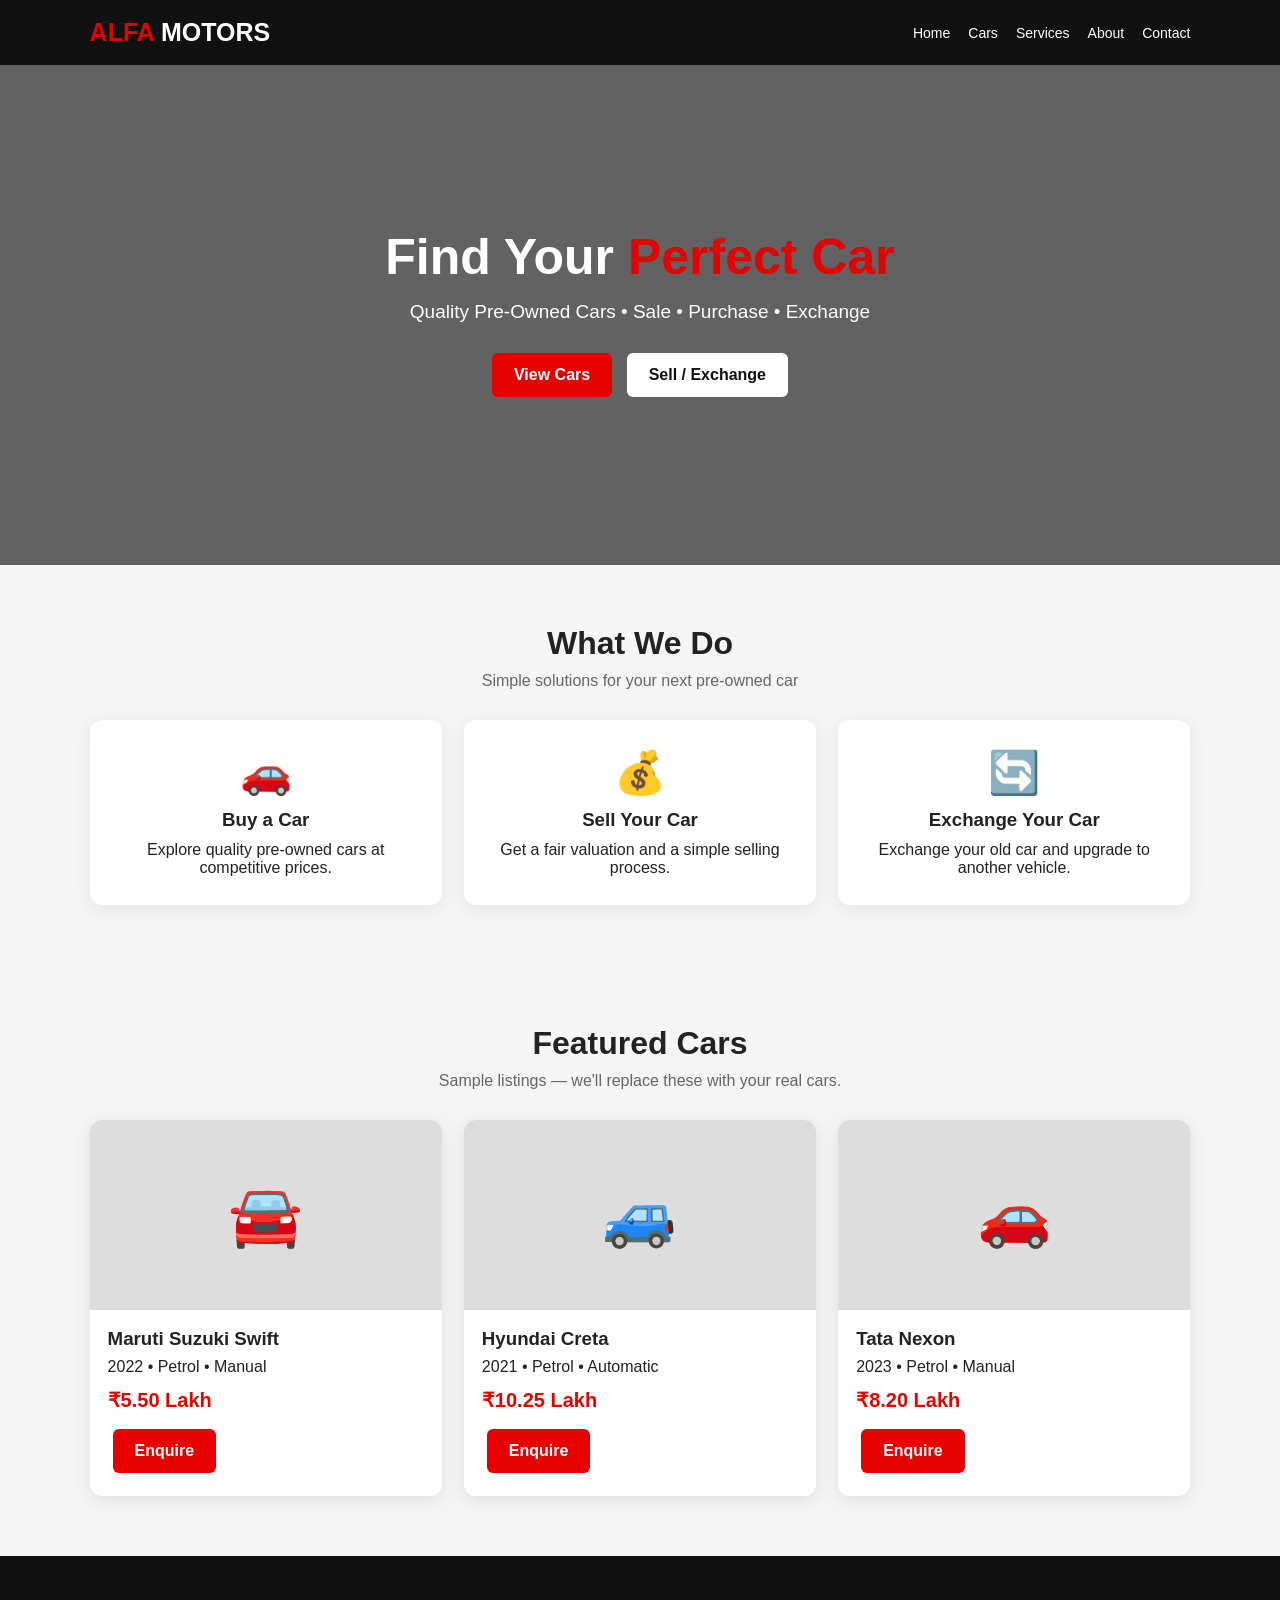
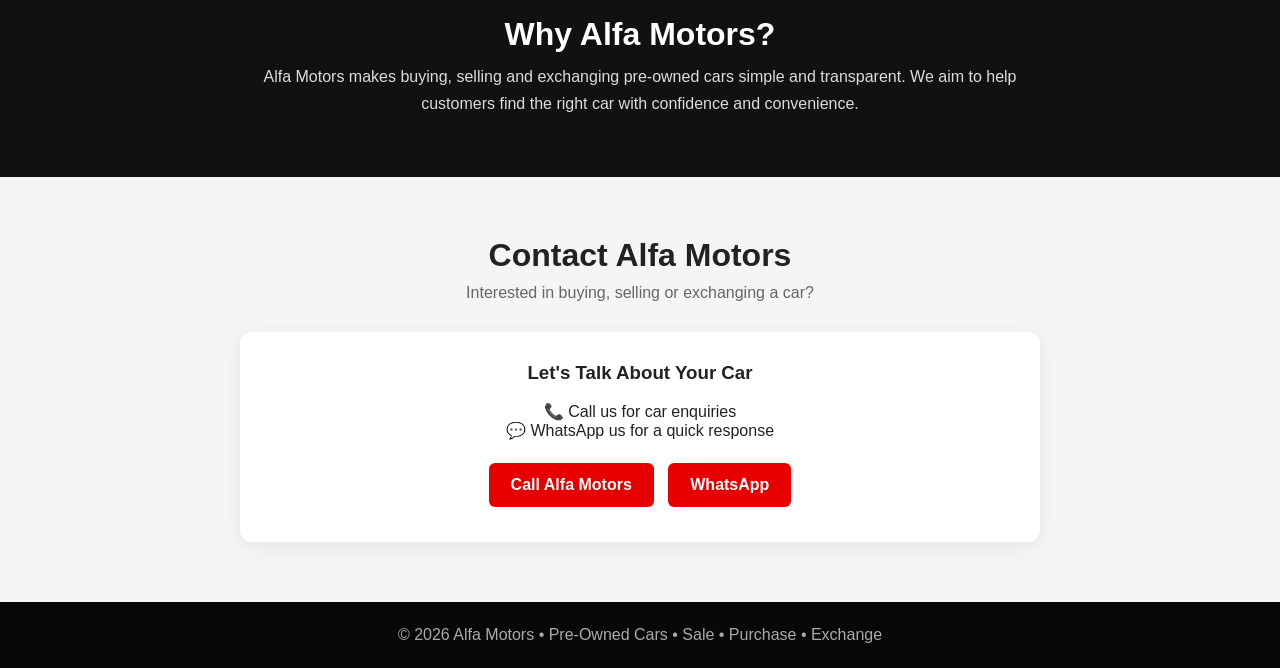
==== index.html @ 0f2e7e12 "Rename alfa-motors-preowned-index.html to index.html" ====
<!DOCTYPE html>
<html lang="en">
<head>
<meta charset="UTF-8">
<meta name="viewport" content="width=device-width, initial-scale=1.0">
<title>Alfa Motors | Pre-Owned Cars</title>
<style>
*{box-sizing:border-box;margin:0;padding:0;font-family:Arial,sans-serif}
body{background:#f5f5f5;color:#222}
header{background:#111;color:#fff;padding:18px 7%;display:flex;justify-content:space-between;align-items:center;position:sticky;top:0;z-index:10}
.logo{font-size:25px;font-weight:800;color:#e60000}.logo span{color:#fff}
nav a{color:#fff;text-decoration:none;margin-left:18px;font-size:14px}
.hero{min-height:500px;background:linear-gradient(#0009,#0009),url("images/hero.jpg") center/cover;display:flex;align-items:center;justify-content:center;text-align:center;color:#fff;padding:30px}
.hero h1{font-size:50px;margin-bottom:15px}.hero h1 span{color:#e60000}.hero p{font-size:19px;margin-bottom:25px}
.btn{display:inline-block;background:#e60000;color:#fff;padding:13px 22px;border-radius:6px;text-decoration:none;font-weight:bold;margin:5px}
.btn.light{background:#fff;color:#111}
section{padding:60px 7%}.title{text-align:center;font-size:32px;margin-bottom:10px}.sub{text-align:center;color:#666;margin-bottom:30px}
.services,.cars{display:grid;grid-template-columns:repeat(3,1fr);gap:22px}
.card{background:#fff;padding:28px;border-radius:12px;text-align:center;box-shadow:0 4px 18px #00000012}
.icon{font-size:42px;margin-bottom:12px}.card h3{margin-bottom:10px}
.car{background:#fff;border-radius:12px;overflow:hidden;box-shadow:0 4px 18px #00000018}
.car-img{height:190px;background:#ddd;display:flex;align-items:center;justify-content:center;font-size:60px}
.car-info{padding:18px}.car-info h3{margin-bottom:8px}.price{font-size:20px;color:#e60000;font-weight:bold;margin:12px 0}
.about{background:#111;color:#fff;text-align:center}.about p{max-width:800px;margin:auto;line-height:1.7;color:#ddd}
.contact{background:#fff;max-width:800px;margin:auto;padding:30px;border-radius:12px;text-align:center;box-shadow:0 4px 18px #00000012}
footer{background:#080808;color:#aaa;text-align:center;padding:24px}
@media(max-width:800px){nav{display:none}.hero h1{font-size:36px}.services,.cars{grid-template-columns:1fr}}
</style>
</head>
<body>
<header>
<div class="logo">ALFA <span>MOTORS</span></div>
<nav>
<a href="#home">Home</a><a href="#cars">Cars</a><a href="#services">Services</a><a href="#about">About</a><a href="#contact">Contact</a>
</nav>
</header>

<section class="hero" id="home">
<div>
<h1>Find Your <span>Perfect Car</span></h1>
<p>Quality Pre-Owned Cars • Sale • Purchase • Exchange</p>
<a href="#cars" class="btn">View Cars</a>
<a href="#contact" class="btn light">Sell / Exchange</a>
</div>
</section>

<section id="services">
<h2 class="title">What We Do</h2>
<p class="sub">Simple solutions for your next pre-owned car</p>
<div class="services">
<div class="card"><div class="icon">🚗</div><h3>Buy a Car</h3><p>Explore quality pre-owned cars at competitive prices.</p></div>
<div class="card"><div class="icon">💰</div><h3>Sell Your Car</h3><p>Get a fair valuation and a simple selling process.</p></div>
<div class="card"><div class="icon">🔄</div><h3>Exchange Your Car</h3><p>Exchange your old car and upgrade to another vehicle.</p></div>
</div>
</section>

<section id="cars">
<h2 class="title">Featured Cars</h2>
<p class="sub">Sample listings — we'll replace these with your real cars.</p>
<div class="cars">
<div class="car"><div class="car-img">🚘</div><div class="car-info"><h3>Maruti Suzuki Swift</h3><p>2022 • Petrol • Manual</p><div class="price">₹5.50 Lakh</div><a href="#contact" class="btn">Enquire</a></div></div>
<div class="car"><div class="car-img">🚙</div><div class="car-info"><h3>Hyundai Creta</h3><p>2021 • Petrol • Automatic</p><div class="price">₹10.25 Lakh</div><a href="#contact" class="btn">Enquire</a></div></div>
<div class="car"><div class="car-img">🚗</div><div class="car-info"><h3>Tata Nexon</h3><p>2023 • Petrol • Manual</p><div class="price">₹8.20 Lakh</div><a href="#contact" class="btn">Enquire</a></div></div>
</div>
</section>

<section class="about" id="about">
<h2 class="title">Why Alfa Motors?</h2>
<p>Alfa Motors makes buying, selling and exchanging pre-owned cars simple and transparent. We aim to help customers find the right car with confidence and convenience.</p>
</section>

<section id="contact">
<h2 class="title">Contact Alfa Motors</h2>
<p class="sub">Interested in buying, selling or exchanging a car?</p>
<div class="contact">
<h3>Let's Talk About Your Car</h3><br>
<p>📞 Call us for car enquiries</p><p>💬 WhatsApp us for a quick response</p><br>
<a href="tel:+919235702436" class="btn">Call Alfa Motors</a>
<a href="https://wa.me/919235702436" class="btn">WhatsApp</a>
</div>
</section>

<footer>© 2026 Alfa Motors • Pre-Owned Cars • Sale • Purchase • Exchange</footer>
</body>
</html>
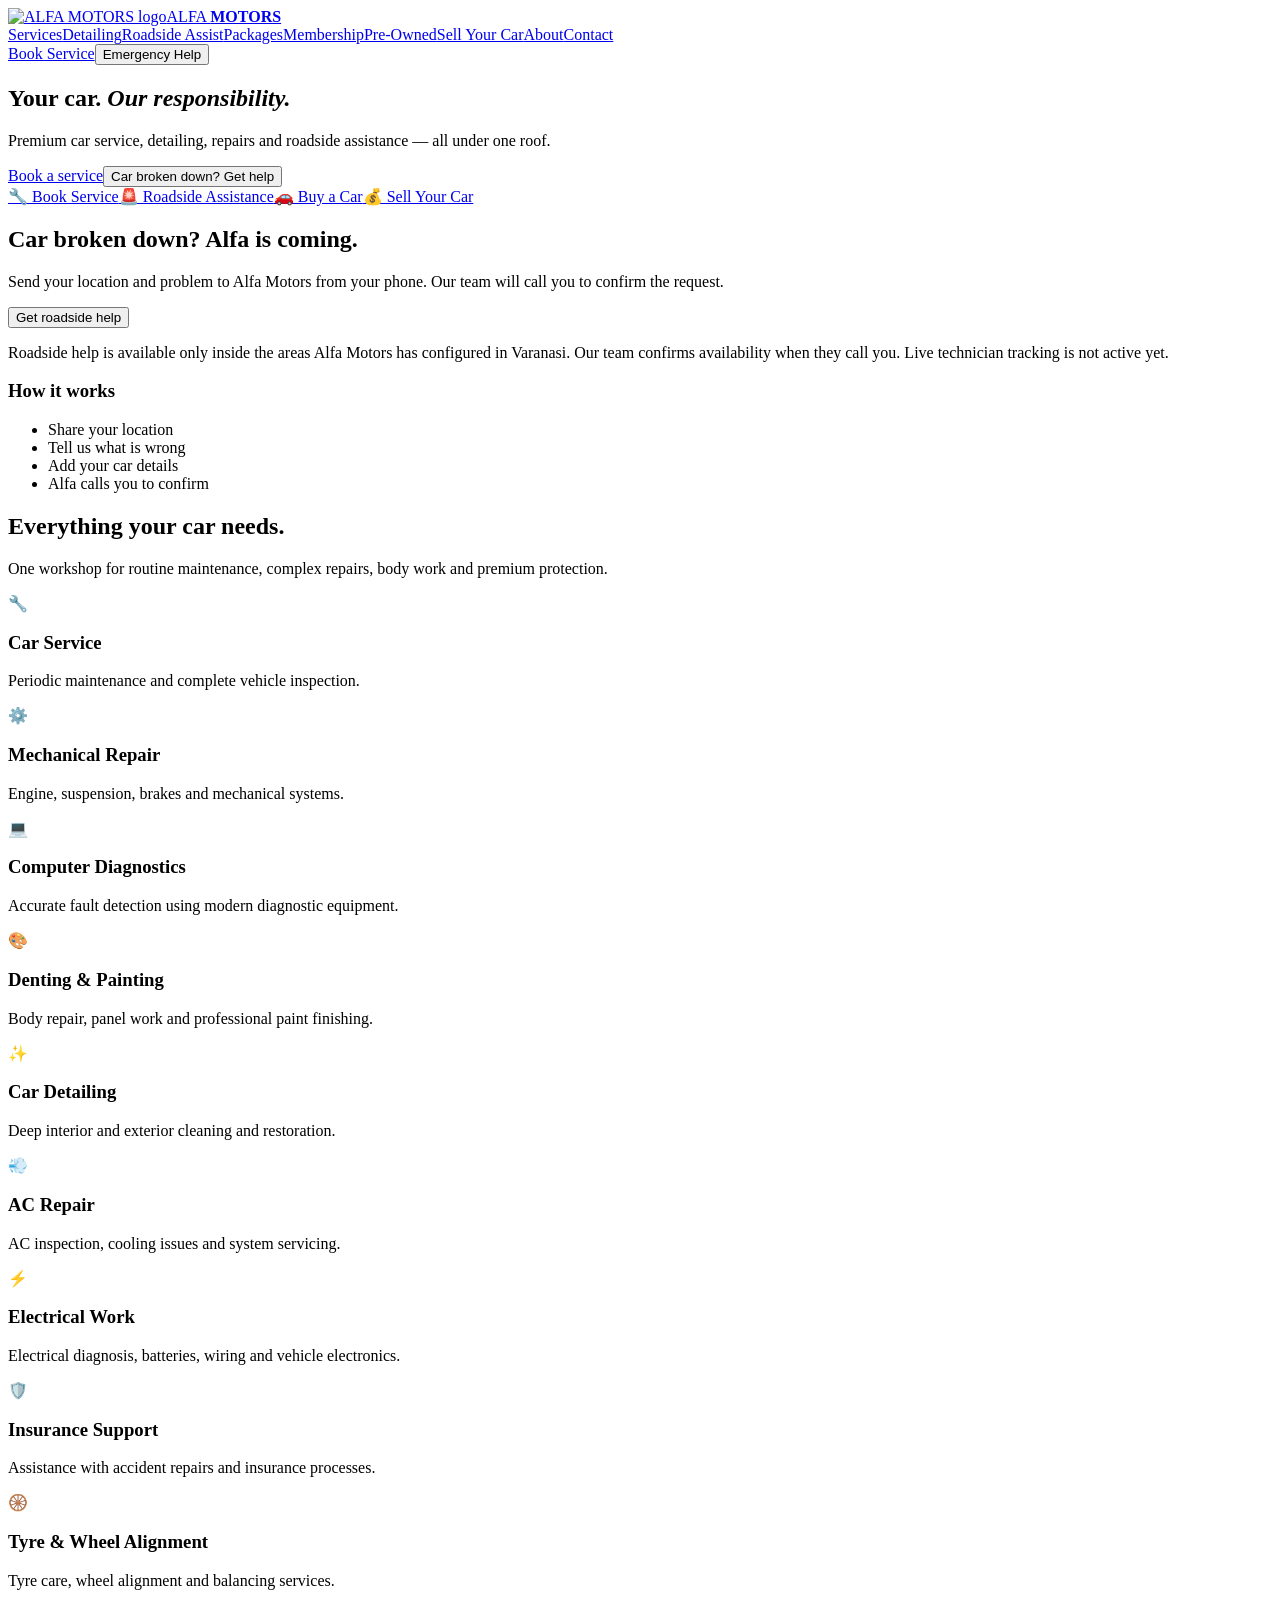
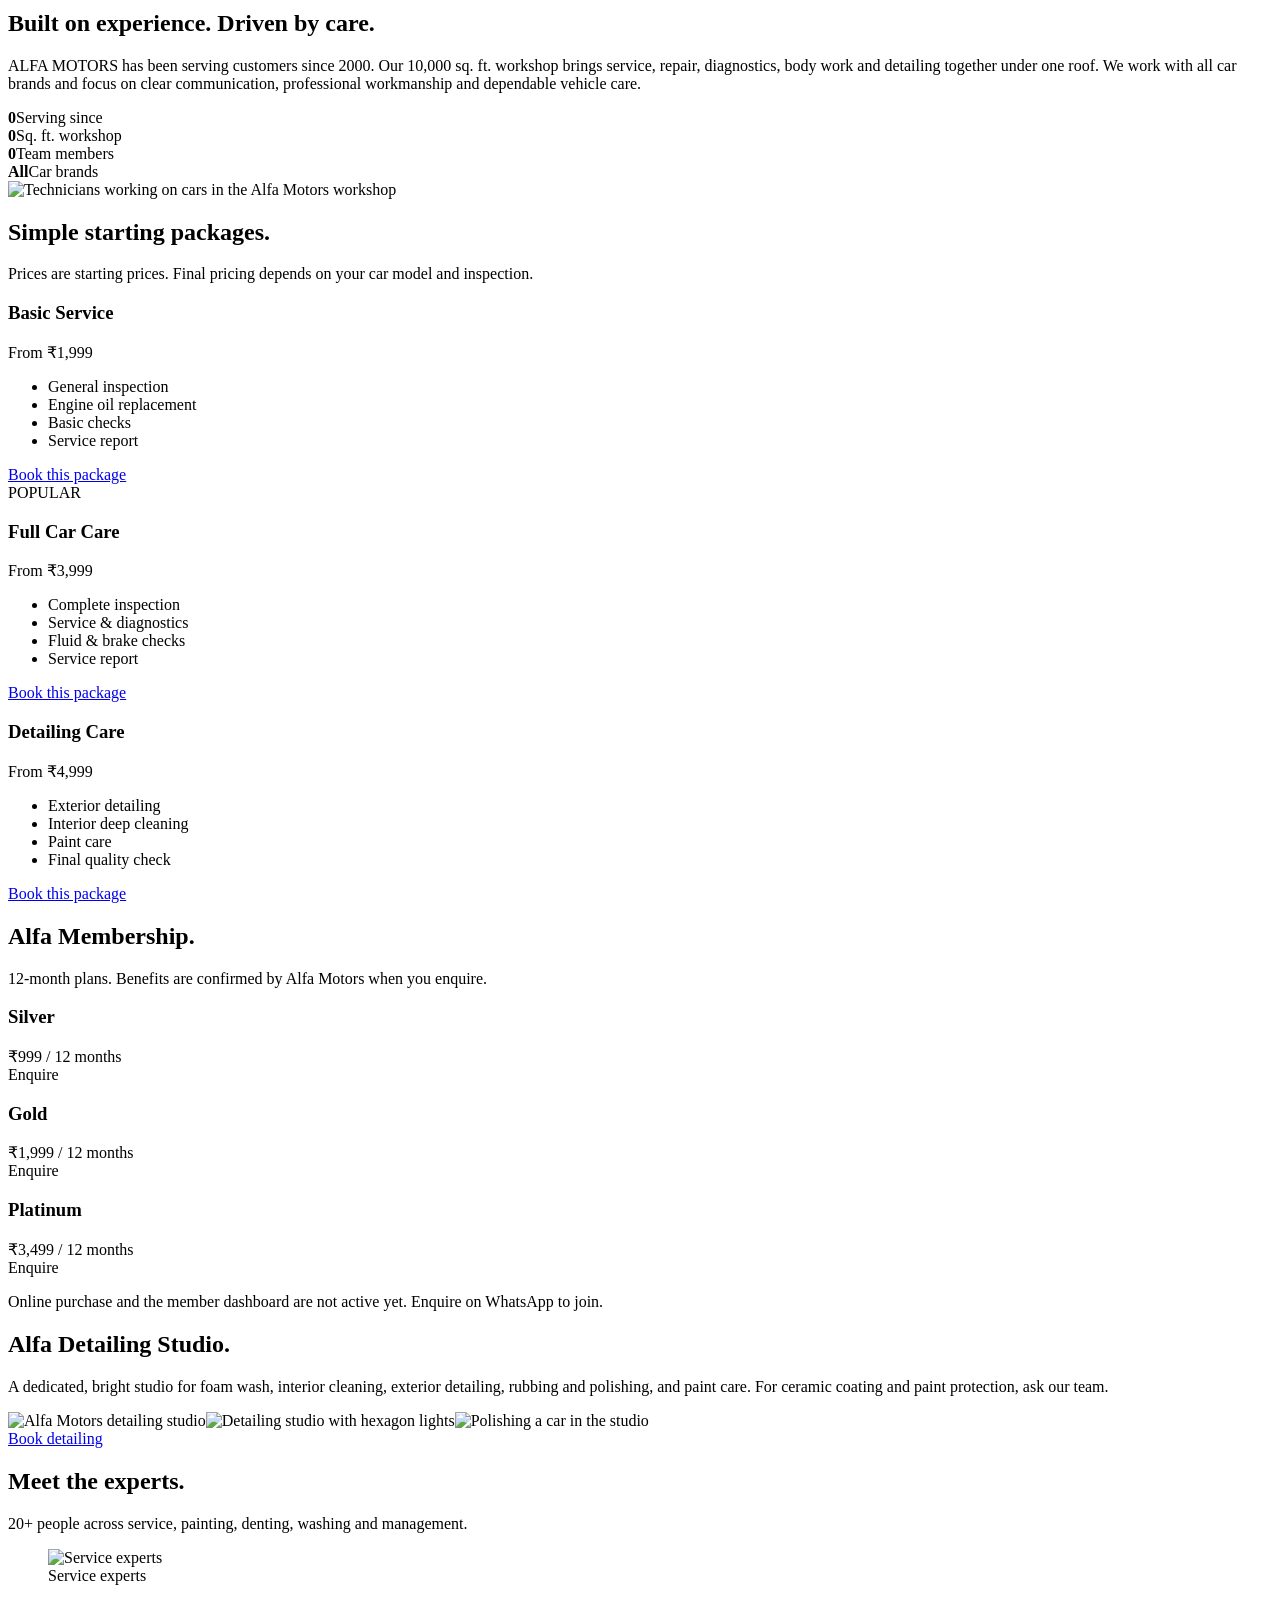
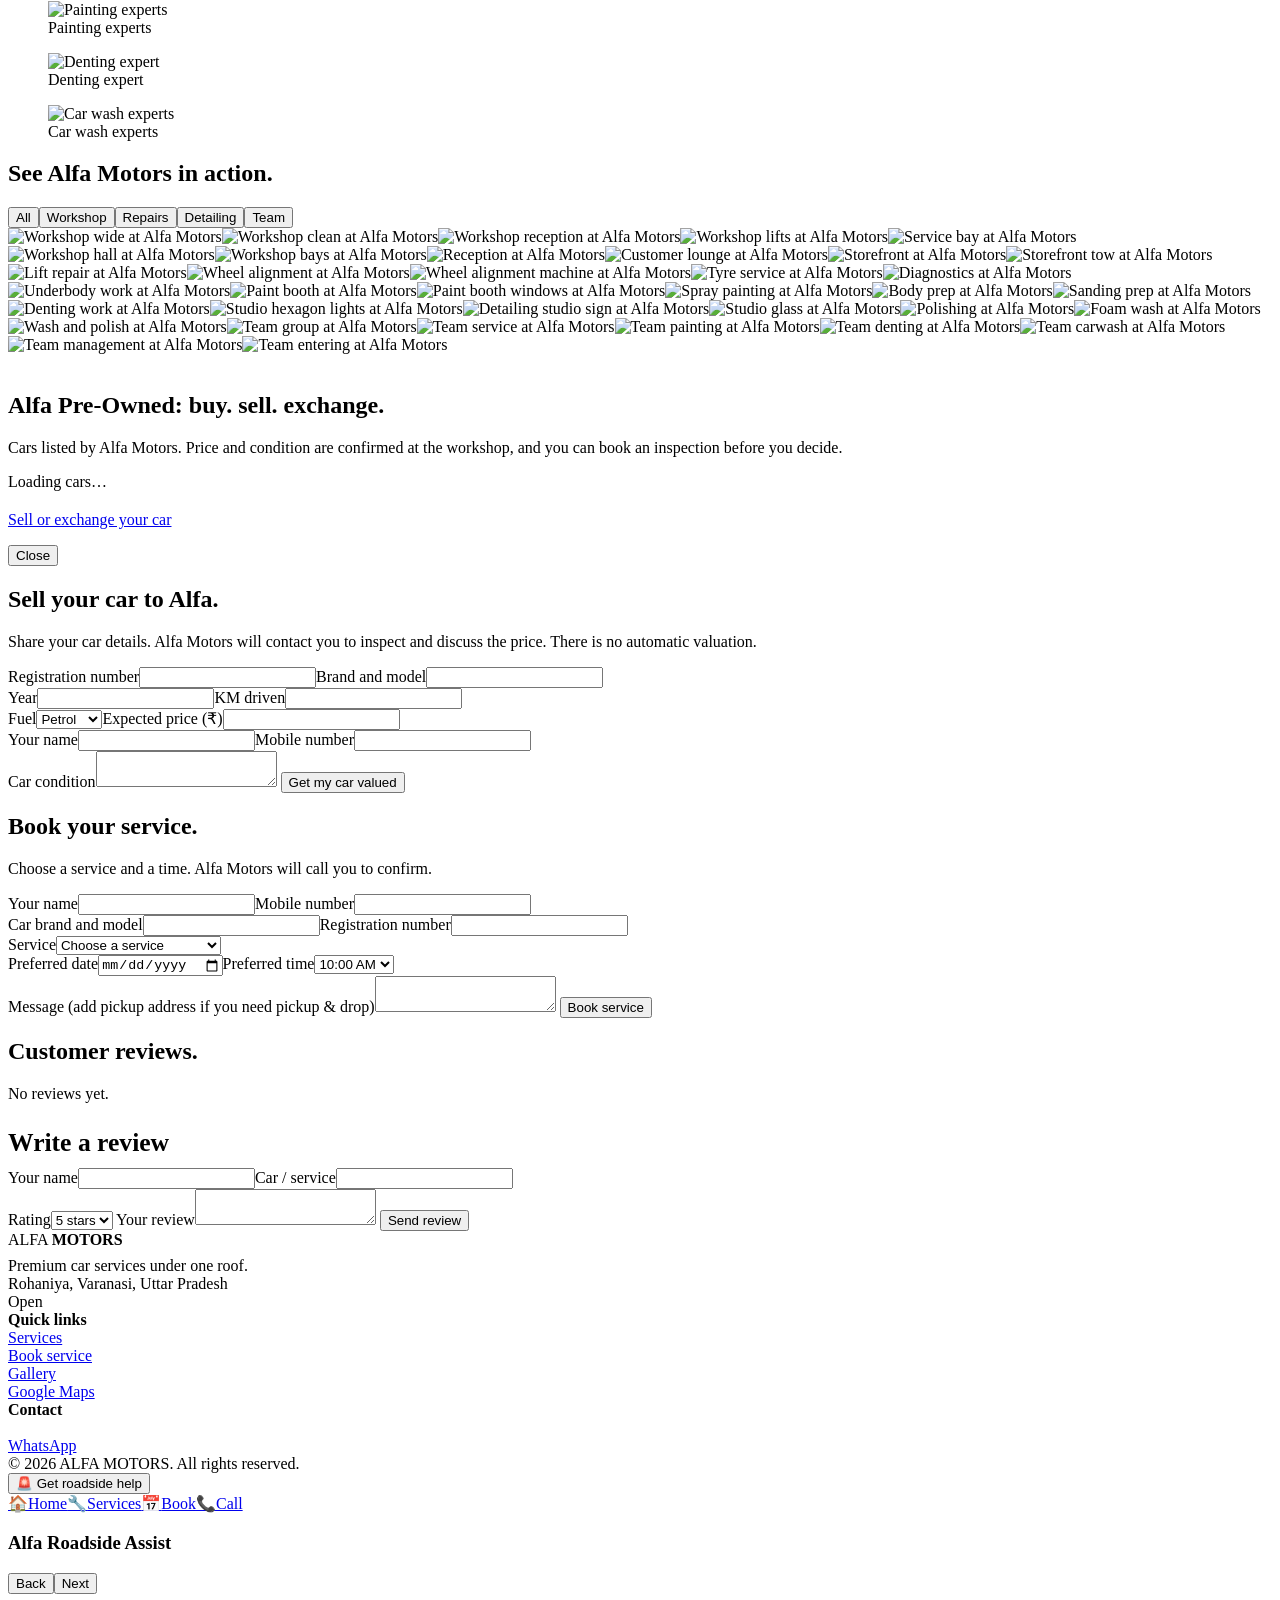
==== commit d3192b2a: "Add files via upload" ====
--- a/index.html
+++ b/index.html
@@ -1,85 +1,181 @@
 <!DOCTYPE html>
 <html lang="en">
 <head>
-<meta charset="UTF-8">
-<meta name="viewport" content="width=device-width, initial-scale=1.0">
-<title>Alfa Motors | Pre-Owned Cars</title>
-<style>
-*{box-sizing:border-box;margin:0;padding:0;font-family:Arial,sans-serif}
-body{background:#f5f5f5;color:#222}
-header{background:#111;color:#fff;padding:18px 7%;display:flex;justify-content:space-between;align-items:center;position:sticky;top:0;z-index:10}
-.logo{font-size:25px;font-weight:800;color:#e60000}.logo span{color:#fff}
-nav a{color:#fff;text-decoration:none;margin-left:18px;font-size:14px}
-.hero{min-height:500px;background:linear-gradient(#0009,#0009),url("images/hero.jpg") center/cover;display:flex;align-items:center;justify-content:center;text-align:center;color:#fff;padding:30px}
-.hero h1{font-size:50px;margin-bottom:15px}.hero h1 span{color:#e60000}.hero p{font-size:19px;margin-bottom:25px}
-.btn{display:inline-block;background:#e60000;color:#fff;padding:13px 22px;border-radius:6px;text-decoration:none;font-weight:bold;margin:5px}
-.btn.light{background:#fff;color:#111}
-section{padding:60px 7%}.title{text-align:center;font-size:32px;margin-bottom:10px}.sub{text-align:center;color:#666;margin-bottom:30px}
-.services,.cars{display:grid;grid-template-columns:repeat(3,1fr);gap:22px}
-.card{background:#fff;padding:28px;border-radius:12px;text-align:center;box-shadow:0 4px 18px #00000012}
-.icon{font-size:42px;margin-bottom:12px}.card h3{margin-bottom:10px}
-.car{background:#fff;border-radius:12px;overflow:hidden;box-shadow:0 4px 18px #00000018}
-.car-img{height:190px;background:#ddd;display:flex;align-items:center;justify-content:center;font-size:60px}
-.car-info{padding:18px}.car-info h3{margin-bottom:8px}.price{font-size:20px;color:#e60000;font-weight:bold;margin:12px 0}
-.about{background:#111;color:#fff;text-align:center}.about p{max-width:800px;margin:auto;line-height:1.7;color:#ddd}
-.contact{background:#fff;max-width:800px;margin:auto;padding:30px;border-radius:12px;text-align:center;box-shadow:0 4px 18px #00000012}
-footer{background:#080808;color:#aaa;text-align:center;padding:24px}
-@media(max-width:800px){nav{display:none}.hero h1{font-size:36px}.services,.cars{grid-template-columns:1fr}}
-</style>
+<meta charset="utf-8">
+<meta name="viewport" content="width=device-width, initial-scale=1, viewport-fit=cover">
+<title>ALFA MOTORS | Car Service, Repair &amp; Detailing in Varanasi</title>
+<meta name="description" content="ALFA MOTORS, Rohaniya Varanasi: car service, repair, diagnostics, denting &amp; painting, detailing, insurance support and roadside help for all car brands.">
+<meta name="theme-color" content="#0a0a0b">
+<link rel="canonical" href="https://alfamotorscare.shop/">
+<link rel="preconnect" href="https://fonts.googleapis.com"><link rel="preconnect" href="https://fonts.gstatic.com" crossorigin>
+<link href="https://fonts.googleapis.com/css2?family=Big+Shoulders+Display:wght@700;800;900&family=Figtree:wght@400;600;700&display=swap" rel="stylesheet">
+<link rel="stylesheet" href="style.css">
+<script type="application/ld+json">
+{"@context":"https://schema.org","@type":"AutoRepair","name":"ALFA MOTORS | Detailing & Car Care","url":"https://alfamotorscare.shop/","telephone":"+919235702436","email":"jsalfamotors@gmail.com","foundingDate":"2000","address":{"@type":"PostalAddress","addressLocality":"Rohaniya, Varanasi","addressRegion":"Uttar Pradesh","addressCountry":"IN"},"openingHours":"Mo-Su 09:30-19:00"}
+</script>
 </head>
 <body>
-<header>
-<div class="logo">ALFA <span>MOTORS</span></div>
-<nav>
-<a href="#home">Home</a><a href="#cars">Cars</a><a href="#services">Services</a><a href="#about">About</a><a href="#contact">Contact</a>
-</nav>
-</header>
+<header><div class="wrap bar">
+  <a class="brand" href="#top"><img src="1000007970.jpg" alt="ALFA MOTORS logo">ALFA <b>MOTORS</b></a>
+  <nav class="d" aria-label="Main"><a href="#services">Services</a><a href="#detailing">Detailing</a><a href="#roadside">Roadside Assist</a><a href="#packages">Packages</a><a href="#membership">Membership</a><a href="#preowned">Pre-Owned</a><a href="#sell">Sell Your Car</a><a href="#about">About</a><a href="#contact">Contact</a></nav>
+  <div class="hbtns"><a class="btn" href="#booking">Book Service</a><button class="btn red" data-sos>Emergency Help</button></div>
+</div></header>
 
-<section class="hero" id="home">
-<div>
-<h1>Find Your <span>Perfect Car</span></h1>
-<p>Quality Pre-Owned Cars • Sale • Purchase • Exchange</p>
-<a href="#cars" class="btn">View Cars</a>
-<a href="#contact" class="btn light">Sell / Exchange</a>
-</div>
-</section>
+<main id="top">
+<section class="hero"><div class="bg" role="img" aria-label="ALFA MOTORS workshop"></div>
+<div class="wrap">
+  <h1>Your car. <em>Our responsibility.</em></h1>
+  <p>Premium car service, detailing, repairs and roadside assistance — all under one roof.</p>
+  <div class="cta"><a class="btn red" href="#booking">Book a service</a><button class="btn" data-sos>Car broken down? Get help</button></div>
+  <div class="quick"><a href="#booking">🔧 Book Service</a><a href="#roadside">🚨 Roadside Assistance</a><a href="#preowned">🚗 Buy a Car</a><a href="#sell">💰 Sell Your Car</a></div>
+</div><div class="scroll" aria-hidden="true"></div></section>
 
-<section id="services">
-<h2 class="title">What We Do</h2>
-<p class="sub">Simple solutions for your next pre-owned car</p>
-<div class="services">
-<div class="card"><div class="icon">🚗</div><h3>Buy a Car</h3><p>Explore quality pre-owned cars at competitive prices.</p></div>
-<div class="card"><div class="icon">💰</div><h3>Sell Your Car</h3><p>Get a fair valuation and a simple selling process.</p></div>
-<div class="card"><div class="icon">🔄</div><h3>Exchange Your Car</h3><p>Exchange your old car and upgrade to another vehicle.</p></div>
-</div>
-</section>
+<section class="assist" id="roadside"><div class="wrap grid">
+  <div class="reveal"><h2>Car broken down? Alfa is coming.</h2>
+  <p class="lead">Send your location and problem to Alfa Motors from your phone. Our team will call you to confirm the request.</p>
+  <button class="btn red" data-sos>Get roadside help</button>
+  <p class="note">Roadside help is available only inside the areas Alfa Motors has configured in Varanasi. Our team confirms availability when they call you. Live technician tracking is not active yet.</p></div>
+  <div class="card reveal"><h3>How it works</h3><ul><li>Share your location</li><li>Tell us what is wrong</li><li>Add your car details</li><li>Alfa calls you to confirm</li></ul></div>
+</div></section>
 
-<section id="cars">
-<h2 class="title">Featured Cars</h2>
-<p class="sub">Sample listings — we'll replace these with your real cars.</p>
-<div class="cars">
-<div class="car"><div class="car-img">🚘</div><div class="car-info"><h3>Maruti Suzuki Swift</h3><p>2022 • Petrol • Manual</p><div class="price">₹5.50 Lakh</div><a href="#contact" class="btn">Enquire</a></div></div>
-<div class="car"><div class="car-img">🚙</div><div class="car-info"><h3>Hyundai Creta</h3><p>2021 • Petrol • Automatic</p><div class="price">₹10.25 Lakh</div><a href="#contact" class="btn">Enquire</a></div></div>
-<div class="car"><div class="car-img">🚗</div><div class="car-info"><h3>Tata Nexon</h3><p>2023 • Petrol • Manual</p><div class="price">₹8.20 Lakh</div><a href="#contact" class="btn">Enquire</a></div></div>
-</div>
-</section>
+<section id="services"><div class="wrap">
+  <h2 class="reveal">Everything your car needs.</h2>
+  <p class="lead reveal">One workshop for routine maintenance, complex repairs, body work and premium protection.</p>
+  <div class="cards">
+    <div class="card reveal"><div class="ic">🔧</div><h3>Car Service</h3><p>Periodic maintenance and complete vehicle inspection.</p></div>
+    <div class="card reveal"><div class="ic">⚙️</div><h3>Mechanical Repair</h3><p>Engine, suspension, brakes and mechanical systems.</p></div>
+    <div class="card reveal"><div class="ic">💻</div><h3>Computer Diagnostics</h3><p>Accurate fault detection using modern diagnostic equipment.</p></div>
+    <div class="card reveal"><div class="ic">🎨</div><h3>Denting &amp; Painting</h3><p>Body repair, panel work and professional paint finishing.</p></div>
+    <div class="card reveal"><div class="ic">✨</div><h3>Car Detailing</h3><p>Deep interior and exterior cleaning and restoration.</p></div>
+    <div class="card reveal"><div class="ic">💨</div><h3>AC Repair</h3><p>AC inspection, cooling issues and system servicing.</p></div>
+    <div class="card reveal"><div class="ic">⚡</div><h3>Electrical Work</h3><p>Electrical diagnosis, batteries, wiring and vehicle electronics.</p></div>
+    <div class="card reveal"><div class="ic">🛡️</div><h3>Insurance Support</h3><p>Assistance with accident repairs and insurance processes.</p></div>
+    <div class="card reveal"><div class="ic">🛞</div><h3>Tyre &amp; Wheel Alignment</h3><p>Tyre care, wheel alignment and balancing services.</p></div>
+  </div>
+</div></section>
 
-<section class="about" id="about">
-<h2 class="title">Why Alfa Motors?</h2>
-<p>Alfa Motors makes buying, selling and exchanging pre-owned cars simple and transparent. We aim to help customers find the right car with confidence and convenience.</p>
-</section>
+<section id="about"><div class="wrap about">
+  <div class="reveal"><h2>Built on experience. Driven by care.</h2>
+  <p class="lead">ALFA MOTORS has been serving customers since 2000. Our 10,000 sq. ft. workshop brings service, repair, diagnostics, body work and detailing together under one roof. We work with all car brands and focus on clear communication, professional workmanship and dependable vehicle care.</p>
+  <div class="stats"><div class="stat"><b data-count="2000" data-plain>0</b><span>Serving since</span></div><div class="stat"><b data-count="10000">0</b><span>Sq. ft. workshop</span></div><div class="stat"><b data-count="20" data-suffix="+">0</b><span>Team members</span></div><div class="stat"><b>All</b><span>Car brands</span></div></div></div>
+  <img class="reveal" src="p-workshop-lifts.jpg" alt="Technicians working on cars in the Alfa Motors workshop" loading="lazy">
+</div></section>
 
-<section id="contact">
-<h2 class="title">Contact Alfa Motors</h2>
-<p class="sub">Interested in buying, selling or exchanging a car?</p>
-<div class="contact">
-<h3>Let's Talk About Your Car</h3><br>
-<p>📞 Call us for car enquiries</p><p>💬 WhatsApp us for a quick response</p><br>
-<a href="tel:+919235702436" class="btn">Call Alfa Motors</a>
-<a href="https://wa.me/919235702436" class="btn">WhatsApp</a>
-</div>
-</section>
+<section id="packages"><div class="wrap">
+  <h2 class="reveal">Simple starting packages.</h2>
+  <p class="lead reveal">Prices are starting prices. Final pricing depends on your car model and inspection.</p>
+  <div class="cards">
+    <div class="card reveal"><h3>Basic Service</h3><div class="price">From ₹1,999</div><ul><li>General inspection</li><li>Engine oil replacement</li><li>Basic checks</li><li>Service report</li></ul><a class="btn" href="#booking">Book this package</a></div>
+    <div class="card reveal" style="border-color:var(--red)"><span class="tag">POPULAR</span><h3>Full Car Care</h3><div class="price">From ₹3,999</div><ul><li>Complete inspection</li><li>Service &amp; diagnostics</li><li>Fluid &amp; brake checks</li><li>Service report</li></ul><a class="btn red" href="#booking">Book this package</a></div>
+    <div class="card reveal"><h3>Detailing Care</h3><div class="price">From ₹4,999</div><ul><li>Exterior detailing</li><li>Interior deep cleaning</li><li>Paint care</li><li>Final quality check</li></ul><a class="btn" href="#booking">Book this package</a></div>
+  </div>
+</div></section>
 
-<footer>© 2026 Alfa Motors • Pre-Owned Cars • Sale • Purchase • Exchange</footer>
+<section id="membership"><div class="wrap">
+  <h2 class="reveal">Alfa Membership.</h2>
+  <p class="lead reveal">12-month plans. Benefits are confirmed by Alfa Motors when you enquire.</p>
+  <div class="cards">
+    <div class="card reveal"><h3>Silver</h3><div class="price">₹999 / 12 months</div><a class="btn" data-enq="Silver membership">Enquire</a></div>
+    <div class="card gold reveal"><h3>Gold</h3><div class="price">₹1,999 / 12 months</div><a class="btn" data-enq="Gold membership">Enquire</a></div>
+    <div class="card plat reveal"><h3>Platinum</h3><div class="price">₹3,499 / 12 months</div><a class="btn" data-enq="Platinum membership">Enquire</a></div>
+  </div>
+  <p class="note">Online purchase and the member dashboard are not active yet. Enquire on WhatsApp to join.</p>
+</div></section>
+
+<section id="detailing"><div class="wrap">
+  <h2 class="reveal">Alfa Detailing Studio.</h2>
+  <p class="lead reveal">A dedicated, bright studio for foam wash, interior cleaning, exterior detailing, rubbing and polishing, and paint care. For ceramic coating and paint protection, ask our team.</p>
+  <div class="studio reveal"><img src="p-detailing-studio-sign.jpg" alt="Alfa Motors detailing studio" loading="lazy"><img src="p-studio-hexagon-lights.jpg" alt="Detailing studio with hexagon lights" loading="lazy"><img src="p-polishing.jpg" alt="Polishing a car in the studio" loading="lazy"></div>
+  <a class="btn red" href="#booking" style="margin-top:20px">Book detailing</a>
+</div></section>
+
+<section id="team"><div class="wrap">
+  <h2 class="reveal">Meet the experts.</h2>
+  <p class="lead reveal">20+ people across service, painting, denting, washing and management.</p>
+  <div class="cards team">
+    <figure class="card reveal"><img src="p-team-service.jpg" alt="Service experts" loading="lazy"><figcaption>Service experts</figcaption></figure>
+    <figure class="card reveal"><img src="p-team-painting.jpg" alt="Painting experts" loading="lazy"><figcaption>Painting experts</figcaption></figure>
+    <figure class="card reveal"><img src="p-team-denting.jpg" alt="Denting expert" loading="lazy"><figcaption>Denting expert</figcaption></figure>
+    <figure class="card reveal"><img src="p-team-carwash.jpg" alt="Car wash experts" loading="lazy"><figcaption>Car wash experts</figcaption></figure>
+  </div>
+</div></section>
+
+<section id="gallery"><div class="wrap">
+  <h2 class="reveal">See Alfa Motors in action.</h2>
+  <div class="tabs" id="galTabs"><button class="btn on" data-f="all">All</button><button class="btn" data-f="Workshop">Workshop</button><button class="btn" data-f="Repairs">Repairs</button><button class="btn" data-f="Detailing">Detailing</button><button class="btn" data-f="Team">Team</button></div>
+  <div class="gal" id="gal"><img src="p-workshop-wide.jpg" data-cat="Workshop" alt="Workshop wide at Alfa Motors" loading="lazy"><img src="p-workshop-clean.jpg" data-cat="Workshop" alt="Workshop clean at Alfa Motors" loading="lazy"><img src="p-workshop-reception.jpg" data-cat="Workshop" alt="Workshop reception at Alfa Motors" loading="lazy"><img src="p-workshop-lifts.jpg" data-cat="Workshop" alt="Workshop lifts at Alfa Motors" loading="lazy"><img src="p-service-bay.jpg" data-cat="Workshop" alt="Service bay at Alfa Motors" loading="lazy"><img src="p-workshop-hall.jpg" data-cat="Workshop" alt="Workshop hall at Alfa Motors" loading="lazy"><img src="p-workshop-bays.jpg" data-cat="Workshop" alt="Workshop bays at Alfa Motors" loading="lazy"><img src="p-reception.jpg" data-cat="Workshop" alt="Reception at Alfa Motors" loading="lazy"><img src="p-customer-lounge.jpg" data-cat="Workshop" alt="Customer lounge at Alfa Motors" loading="lazy"><img src="p-storefront.jpg" data-cat="Workshop" alt="Storefront at Alfa Motors" loading="lazy"><img src="p-storefront-tow.jpg" data-cat="Workshop" alt="Storefront tow at Alfa Motors" loading="lazy"><img src="p-lift-repair.jpg" data-cat="Repairs" alt="Lift repair at Alfa Motors" loading="lazy"><img src="p-wheel-alignment.jpg" data-cat="Repairs" alt="Wheel alignment at Alfa Motors" loading="lazy"><img src="p-wheel-alignment-machine.jpg" data-cat="Repairs" alt="Wheel alignment machine at Alfa Motors" loading="lazy"><img src="p-tyre-service.jpg" data-cat="Repairs" alt="Tyre service at Alfa Motors" loading="lazy"><img src="p-diagnostics.jpg" data-cat="Repairs" alt="Diagnostics at Alfa Motors" loading="lazy"><img src="p-underbody-work.jpg" data-cat="Repairs" alt="Underbody work at Alfa Motors" loading="lazy"><img src="p-paint-booth.jpg" data-cat="Repairs" alt="Paint booth at Alfa Motors" loading="lazy"><img src="p-paint-booth-windows.jpg" data-cat="Repairs" alt="Paint booth windows at Alfa Motors" loading="lazy"><img src="p-spray-painting.jpg" data-cat="Repairs" alt="Spray painting at Alfa Motors" loading="lazy"><img src="p-body-prep.jpg" data-cat="Repairs" alt="Body prep at Alfa Motors" loading="lazy"><img src="p-sanding-prep.jpg" data-cat="Repairs" alt="Sanding prep at Alfa Motors" loading="lazy"><img src="p-denting-work.jpg" data-cat="Repairs" alt="Denting work at Alfa Motors" loading="lazy"><img src="p-studio-hexagon-lights.jpg" data-cat="Detailing" alt="Studio hexagon lights at Alfa Motors" loading="lazy"><img src="p-detailing-studio-sign.jpg" data-cat="Detailing" alt="Detailing studio sign at Alfa Motors" loading="lazy"><img src="p-studio-glass.jpg" data-cat="Detailing" alt="Studio glass at Alfa Motors" loading="lazy"><img src="p-polishing.jpg" data-cat="Detailing" alt="Polishing at Alfa Motors" loading="lazy"><img src="p-foam-wash.jpg" data-cat="Detailing" alt="Foam wash at Alfa Motors" loading="lazy"><img src="p-wash-and-polish.jpg" data-cat="Detailing" alt="Wash and polish at Alfa Motors" loading="lazy"><img src="p-team-group.jpg" data-cat="Team" alt="Team group at Alfa Motors" loading="lazy"><img src="p-team-service.jpg" data-cat="Team" alt="Team service at Alfa Motors" loading="lazy"><img src="p-team-painting.jpg" data-cat="Team" alt="Team painting at Alfa Motors" loading="lazy"><img src="p-team-denting.jpg" data-cat="Team" alt="Team denting at Alfa Motors" loading="lazy"><img src="p-team-carwash.jpg" data-cat="Team" alt="Team carwash at Alfa Motors" loading="lazy"><img src="p-team-management.jpg" data-cat="Team" alt="Team management at Alfa Motors" loading="lazy"><img src="p-team-entering.jpg" data-cat="Team" alt="Team entering at Alfa Motors" loading="lazy"></div>
+</div></section>
+<div class="lb" id="lb" role="dialog" aria-label="Photo viewer"><img id="lbImg" alt=""></div>
+
+<section id="preowned"><div class="wrap">
+  <h2 class="reveal">Alfa Pre-Owned: buy. sell. exchange.</h2>
+  <p class="lead reveal">Cars listed by Alfa Motors. Price and condition are confirmed at the workshop, and you can book an inspection before you decide.</p>
+  <div class="row filt" id="carFilters" hidden style="grid-template-columns:repeat(auto-fit,minmax(150px,1fr))">
+    <label>Brand<select id="fBrand"><option value="">All</option></select></label>
+    <label>Budget<select id="fBudget"><option value="">Any</option><option value="0-200000">Under ₹2 lakh</option><option value="200000-400000">₹2–4 lakh</option><option value="400000-600000">₹4–6 lakh</option><option value="600000-1000000">₹6–10 lakh</option><option value="1000000-999999999">Above ₹10 lakh</option></select></label>
+    <label>Fuel<select id="fFuel"><option value="">All</option><option>Petrol</option><option>Diesel</option><option>CNG</option><option>Electric</option></select></label>
+    <label>Transmission<select id="fTrans"><option value="">All</option><option>Manual</option><option>Automatic</option></select></label>
+  </div>
+  <div class="cards" id="carGrid"><div class="empty" style="grid-column:1/-1">Loading cars…</div></div>
+  <p style="margin-top:20px"><a class="btn" href="#sell">Sell or exchange your car</a></p>
+</div></section>
+<div class="modal" id="carModal" role="dialog" aria-modal="true" aria-label="Car details"><div class="sheet"><div id="carBody"></div><div class="nav"><button class="btn" id="carClose">Close</button></div></div></div>
+
+<section id="sell"><div class="wrap">
+  <h2 class="reveal">Sell your car to Alfa.</h2>
+  <p class="lead reveal">Share your car details. Alfa Motors will contact you to inspect and discuss the price. There is no automatic valuation.</p>
+  <div class="formbox reveal"><form id="sellForm">
+    <div class="row"><label>Registration number<input name="registration" required></label><label>Brand and model<input name="car" required></label></div>
+    <div class="row"><label>Year<input name="year" inputmode="numeric"></label><label>KM driven<input name="km" inputmode="numeric"></label></div>
+    <div class="row"><label>Fuel<select name="fuel"><option>Petrol</option><option>Diesel</option><option>CNG</option><option>Electric</option></select></label><label>Expected price (₹)<input name="expected_price" inputmode="numeric"></label></div>
+    <div class="row"><label>Your name<input name="name" required></label><label>Mobile number<input name="phone" type="tel" required></label></div>
+    <label>Car condition<textarea name="notes"></textarea></label>
+    <button class="btn red" type="submit">Get my car valued</button><div class="msg" id="sellMsg"></div>
+  </form></div>
+</div></section>
+
+<section id="booking"><div class="wrap">
+  <h2 class="reveal">Book your service.</h2>
+  <p class="lead reveal">Choose a service and a time. Alfa Motors will call you to confirm.</p>
+  <div class="formbox reveal"><form id="bookForm">
+    <div class="row"><label>Your name<input name="name" required></label><label>Mobile number<input name="phone" type="tel" required></label></div>
+    <div class="row"><label>Car brand and model<input name="car" required></label><label>Registration number<input name="registration"></label></div>
+    <label>Service<select name="service" required><option value="">Choose a service</option><option>Car Service</option><option>Mechanical Repair</option><option>Computer Diagnostics</option><option>Denting &amp; Painting</option><option>Car Detailing</option><option>AC Repair</option><option>Electrical Work</option><option>Insurance Support</option><option>Tyre &amp; Wheel Alignment</option><option>Pickup &amp; Drop</option><option>Other</option></select></label>
+    <div class="row"><label>Preferred date<input name="preferred_date" type="date" required></label><label>Preferred time<select name="preferred_time"><option>10:00 AM</option><option>12:00 PM</option><option>2:00 PM</option><option>4:00 PM</option><option>6:00 PM</option></select></label></div>
+    <label>Message (add pickup address if you need pickup &amp; drop)<textarea name="message"></textarea></label>
+    <button class="btn red" type="submit">Book service</button><div class="msg" id="bookMsg"></div>
+  </form></div>
+</div></section>
+
+<section id="reviews"><div class="wrap">
+  <h2 class="reveal">Customer reviews.</h2>
+  <div id="revList" class="cards"><div class="empty" style="grid-column:1/-1">No reviews yet.</div></div>
+  <div class="formbox reveal" style="margin-top:24px"><h3 style="font-size:1.6rem;margin-bottom:10px">Write a review</h3><form id="revForm">
+    <div class="row"><label>Your name<input name="customer_name" required></label><label>Car / service<input name="vehicle_service"></label></div>
+    <label>Rating<select name="rating"><option value="5">5 stars</option><option value="4">4 stars</option><option value="3">3 stars</option><option value="2">2 stars</option><option value="1">1 star</option></select></label>
+    <label>Your review<textarea name="body" required></textarea></label>
+    <button class="btn" type="submit">Send review</button><div class="msg" id="revMsg"></div>
+  </form></div>
+</div></section>
+</main>
+
+<footer id="contact"><div class="wrap">
+  <div><div class="brand" style="margin-bottom:8px">ALFA <b>MOTORS</b></div>Premium car services under one roof.<br>Rohaniya, Varanasi, Uttar Pradesh<br>Open <span data-c="hours"></span></div>
+  <div><b>Quick links</b><br><a href="#services">Services</a><br><a href="#booking">Book service</a><br><a href="#gallery">Gallery</a><br><a id="mapsLink" href="#" target="_blank" rel="noopener">Google Maps</a></div>
+  <div><b>Contact</b><br><a data-c="tel" href="#"></a><br><a data-c="wa" href="#" target="_blank" rel="noopener">WhatsApp</a><br><a data-c="mail" href="#"></a></div>
+  <div style="grid-column:1/-1">© 2026 ALFA MOTORS. All rights reserved.</div>
+</div></footer>
+
+<button class="btn red sos" data-sos>🚨 Get roadside help</button>
+<nav class="bottom" aria-label="Quick"><a href="#top"><b>🏠</b>Home</a><a href="#services"><b>🔧</b>Services</a><a href="#booking"><b>📅</b>Book</a><a data-c="tel" href="#"><b>📞</b>Call</a></nav>
+
+<div class="modal" id="sosModal" role="dialog" aria-modal="true" aria-label="Alfa Roadside Assist"><div class="sheet">
+  <h3>Alfa Roadside Assist</h3><div class="dots" id="dots"></div><div id="step"></div>
+  <div class="msg" id="sosMsg"></div>
+  <div class="nav"><button class="btn" id="back">Back</button><button class="btn red" id="next">Next</button></div>
+</div></div>
+
+<script src="config.js"></script>
+<script src="script.js"></script>
 </body>
 </html>
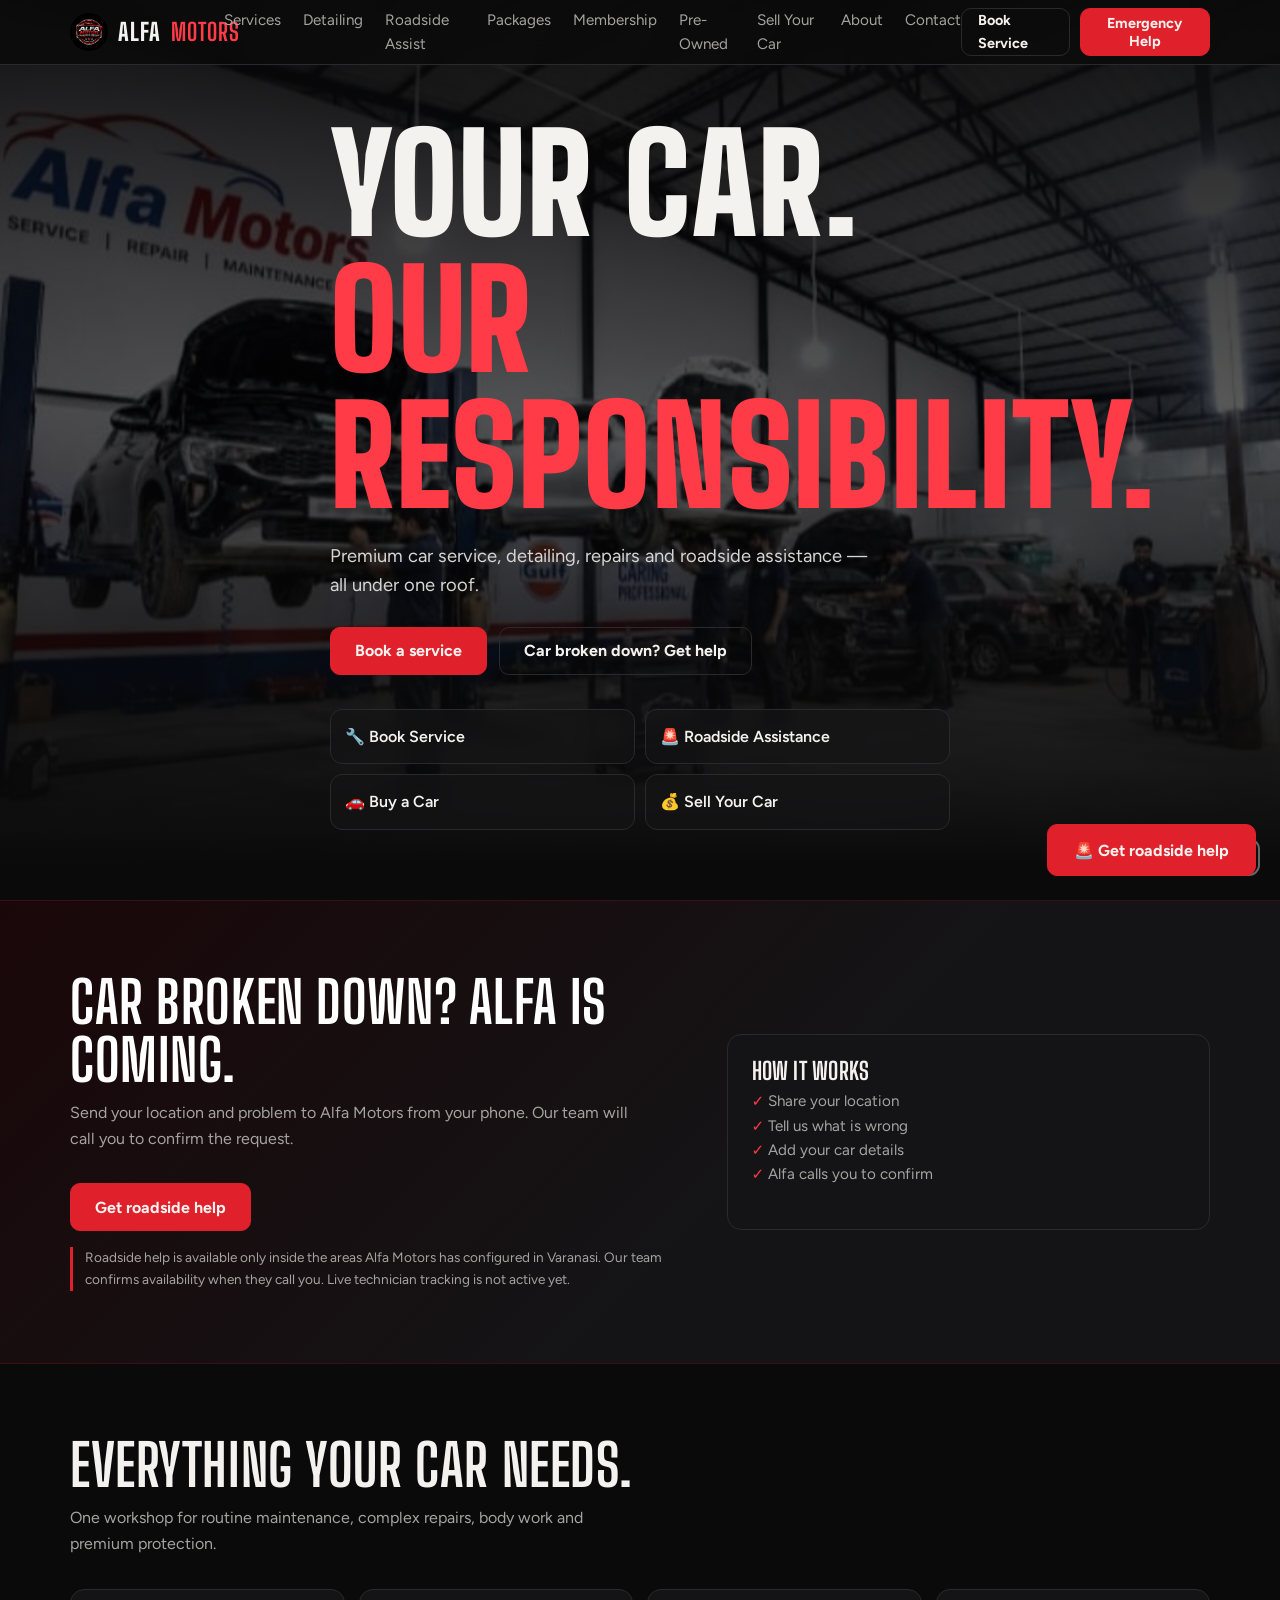
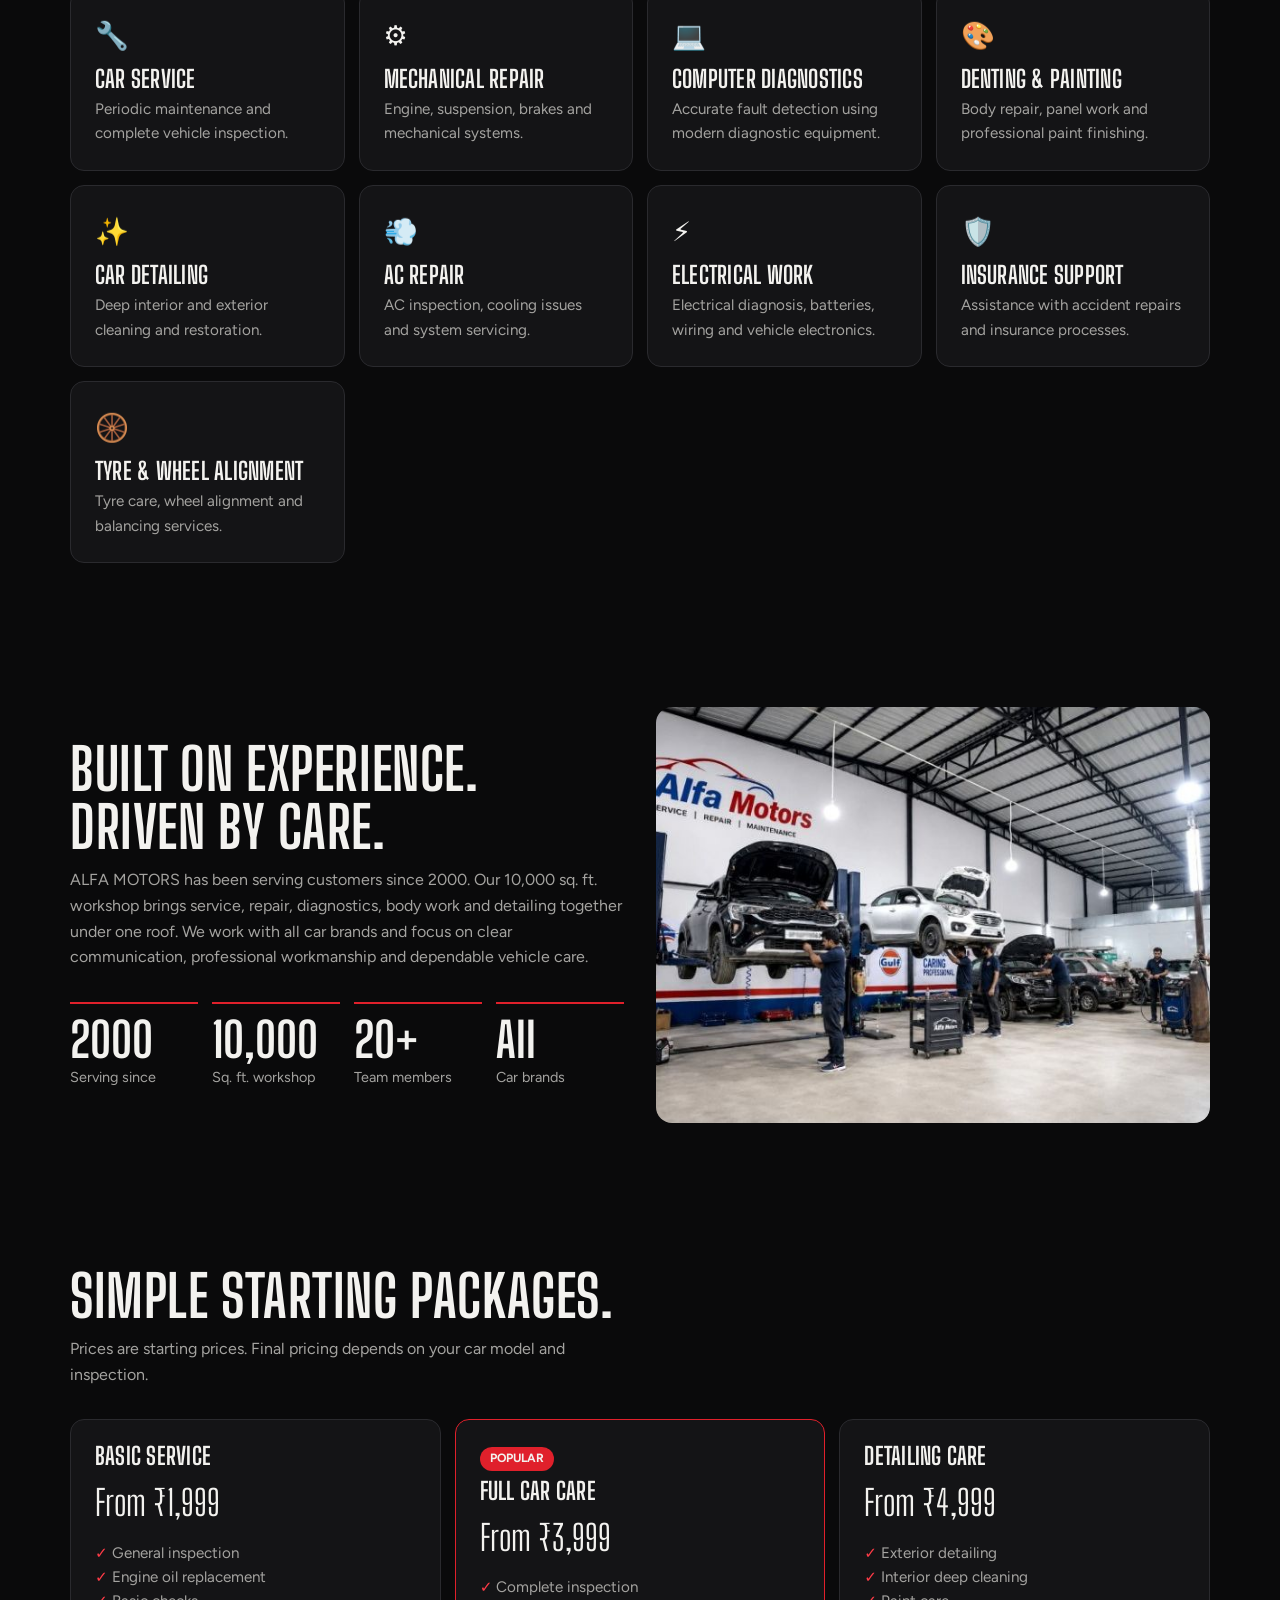
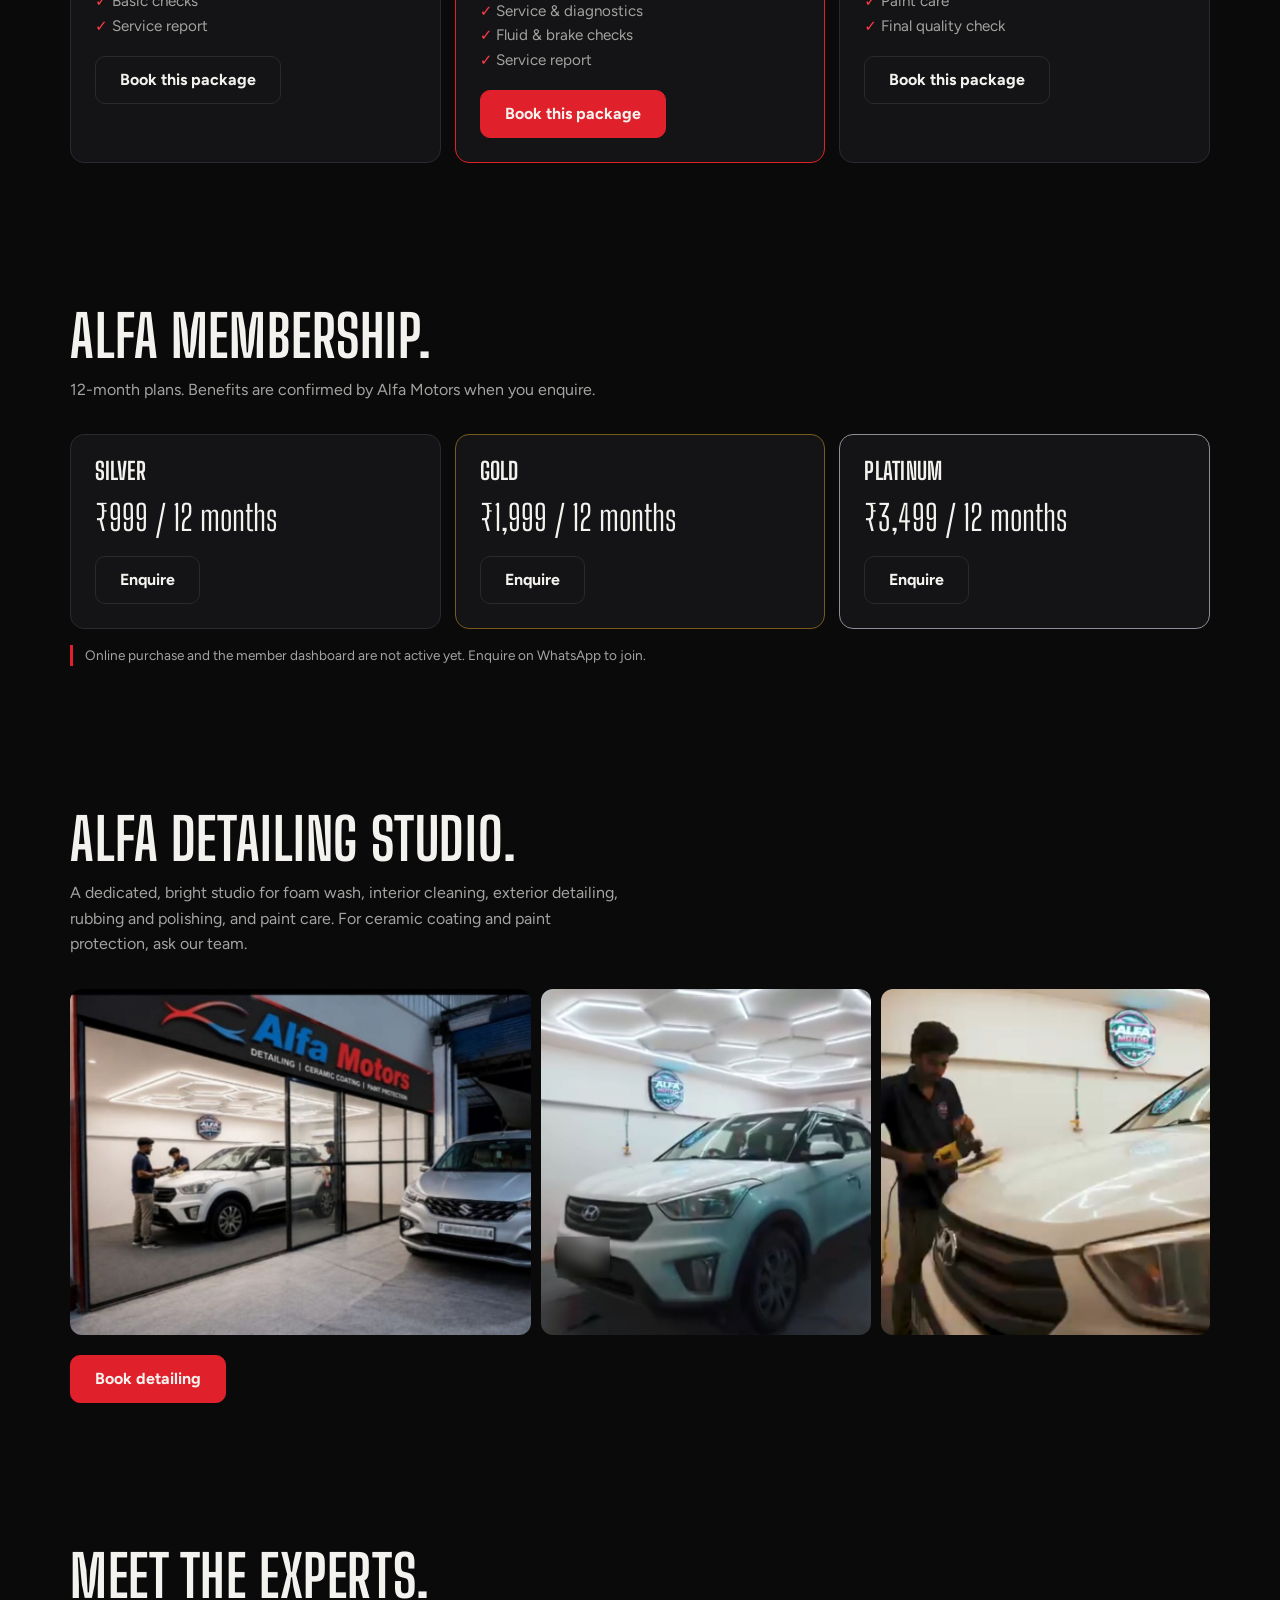
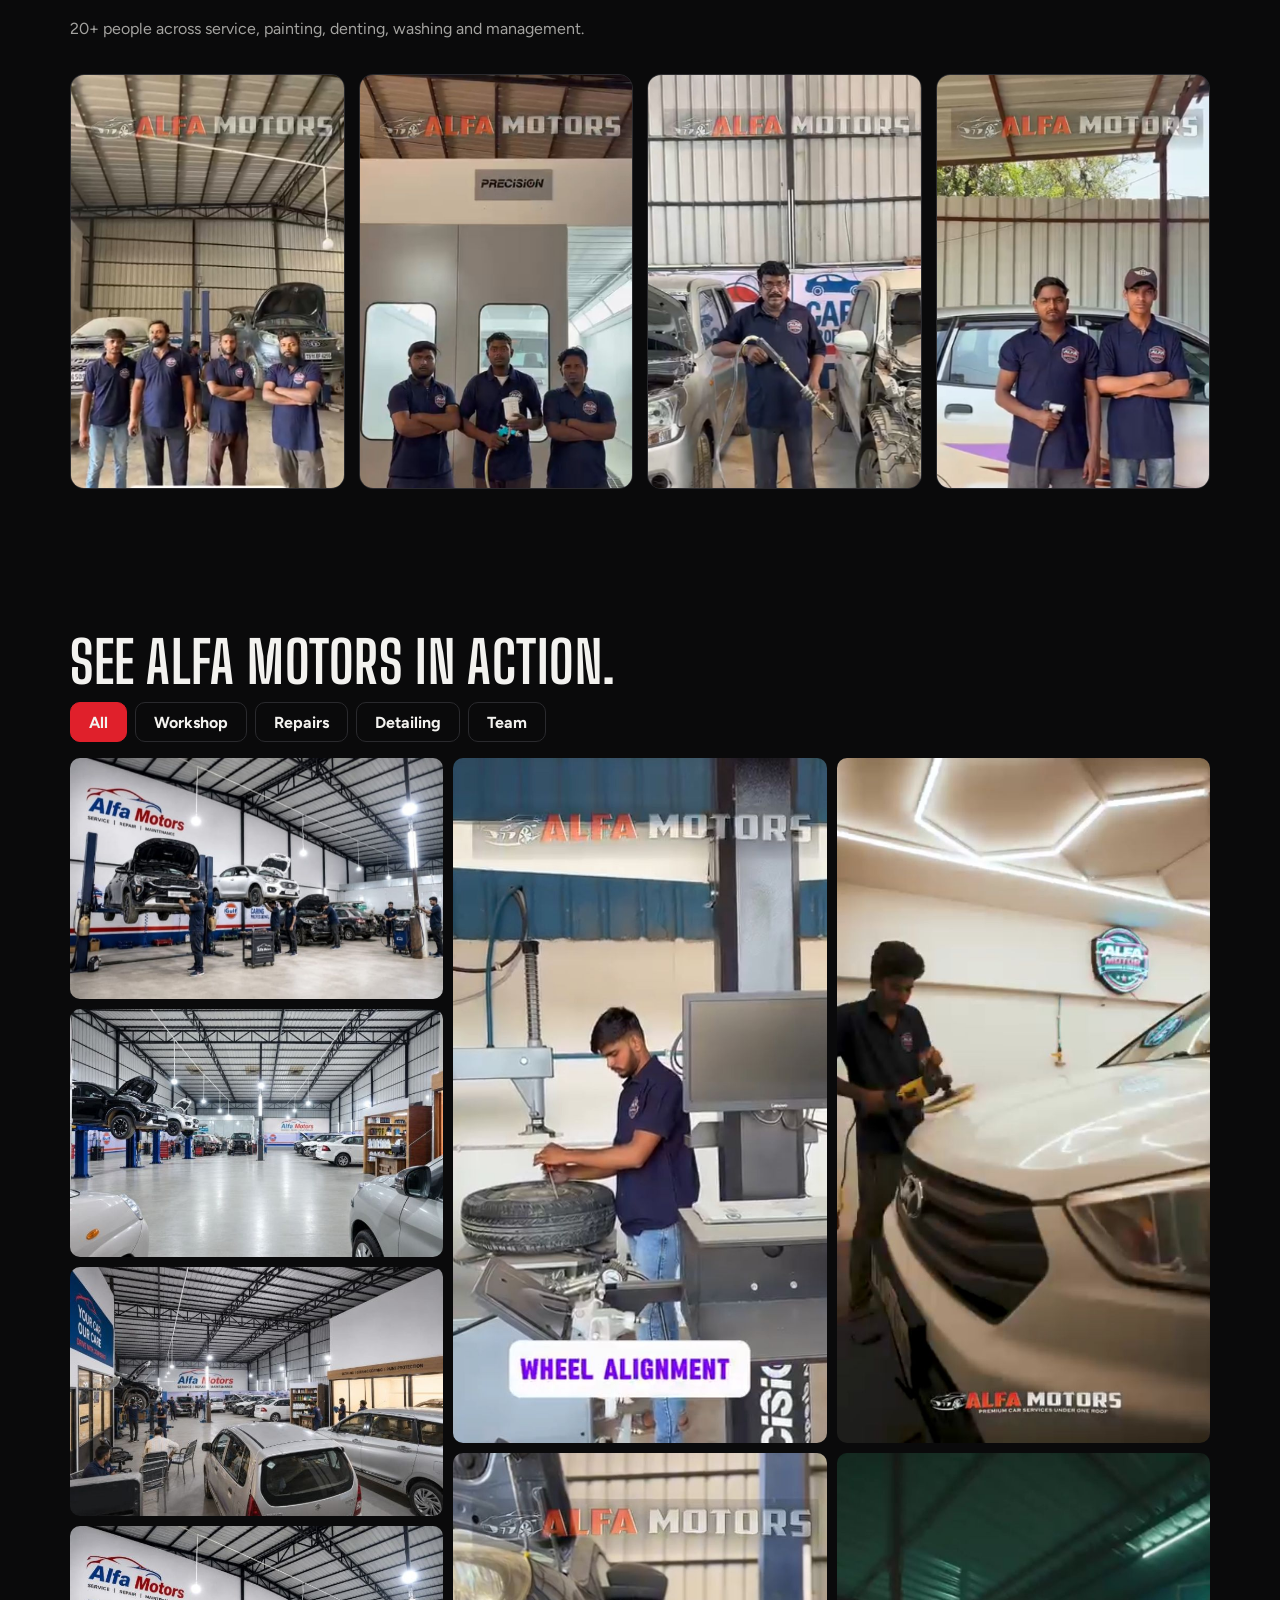
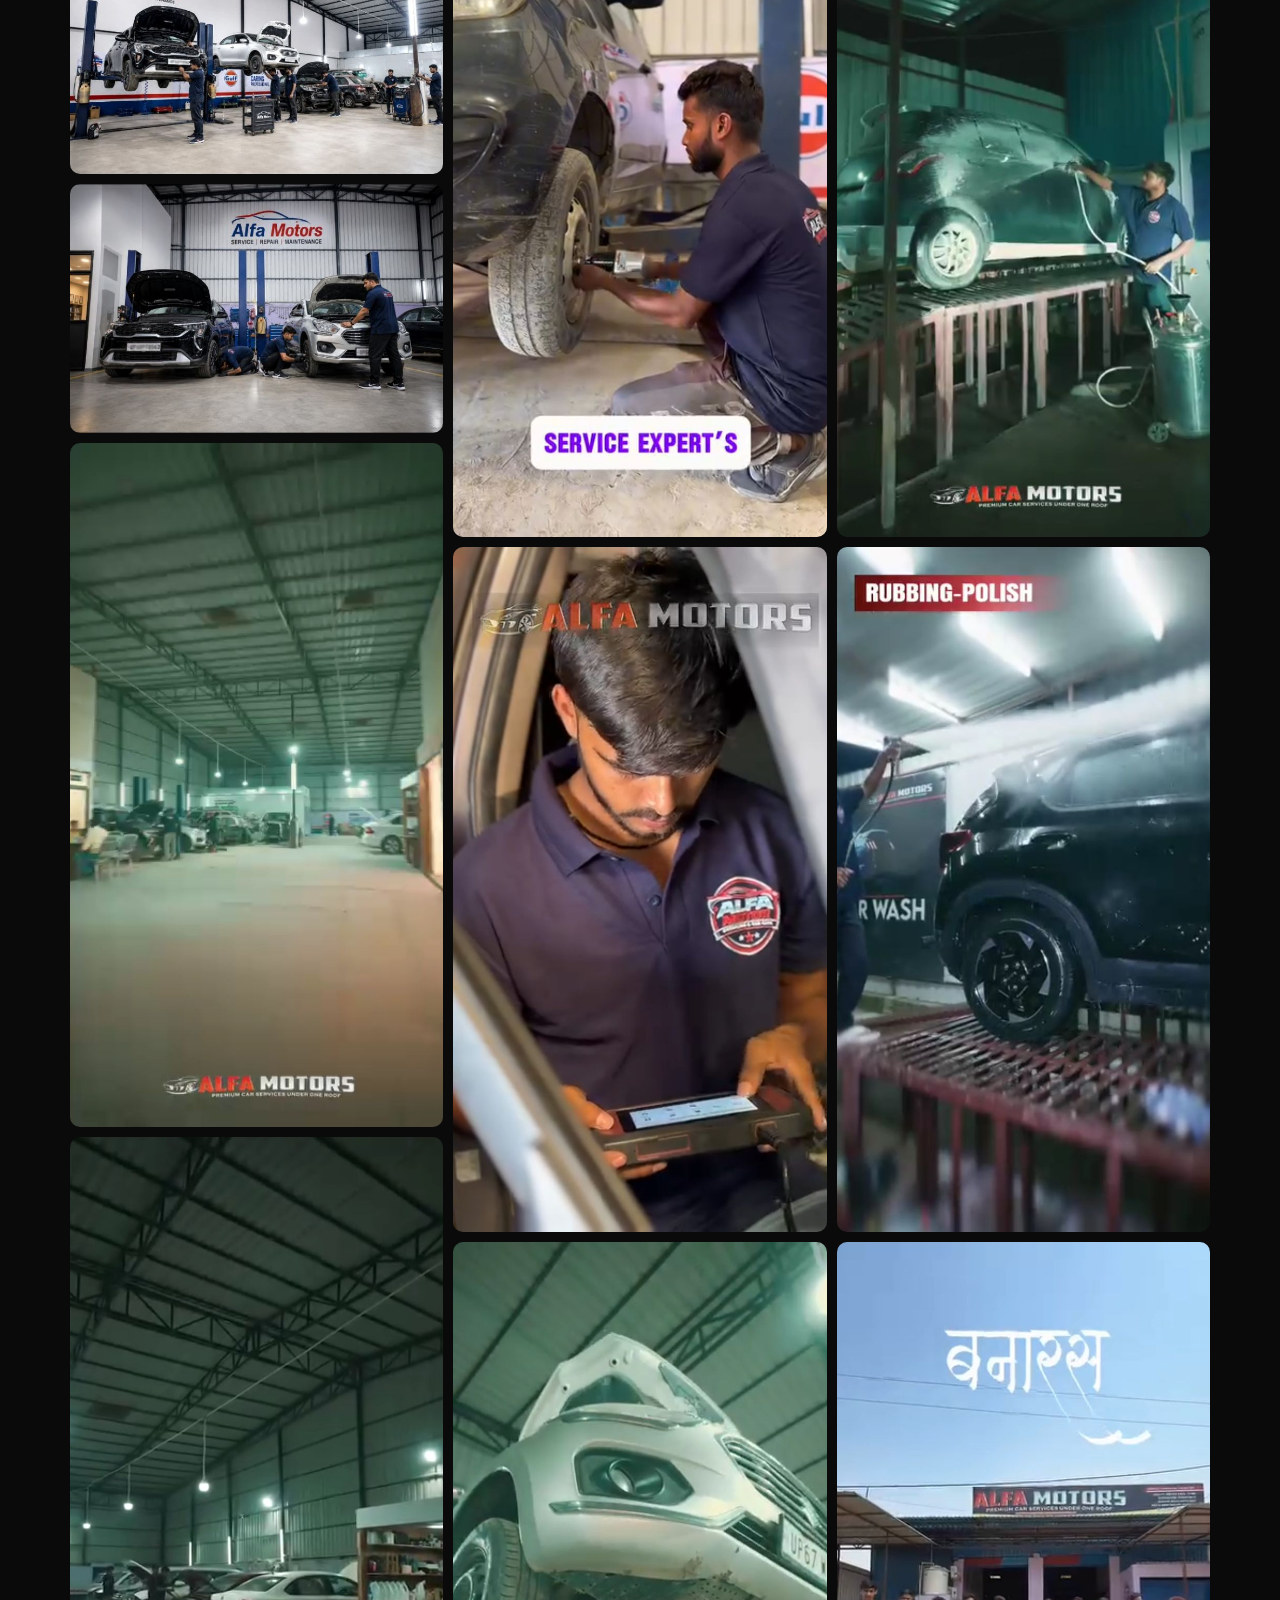
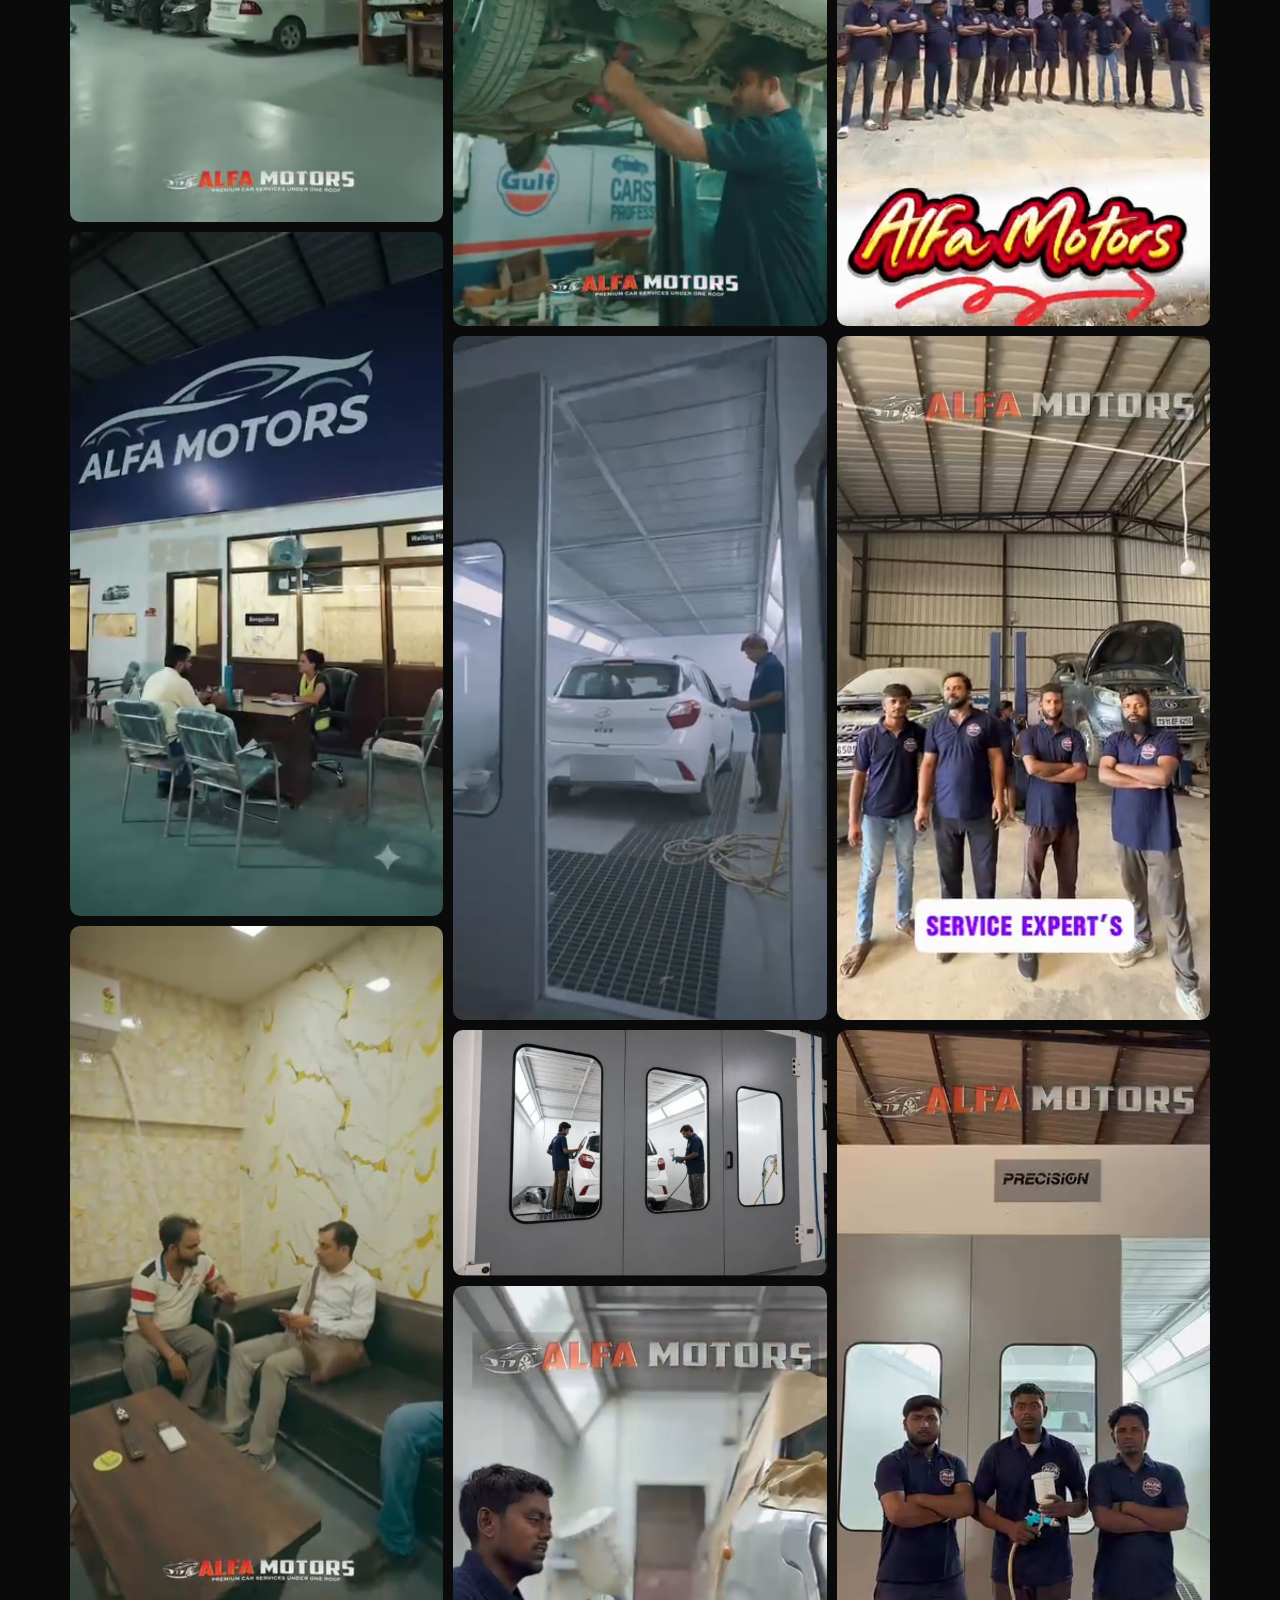
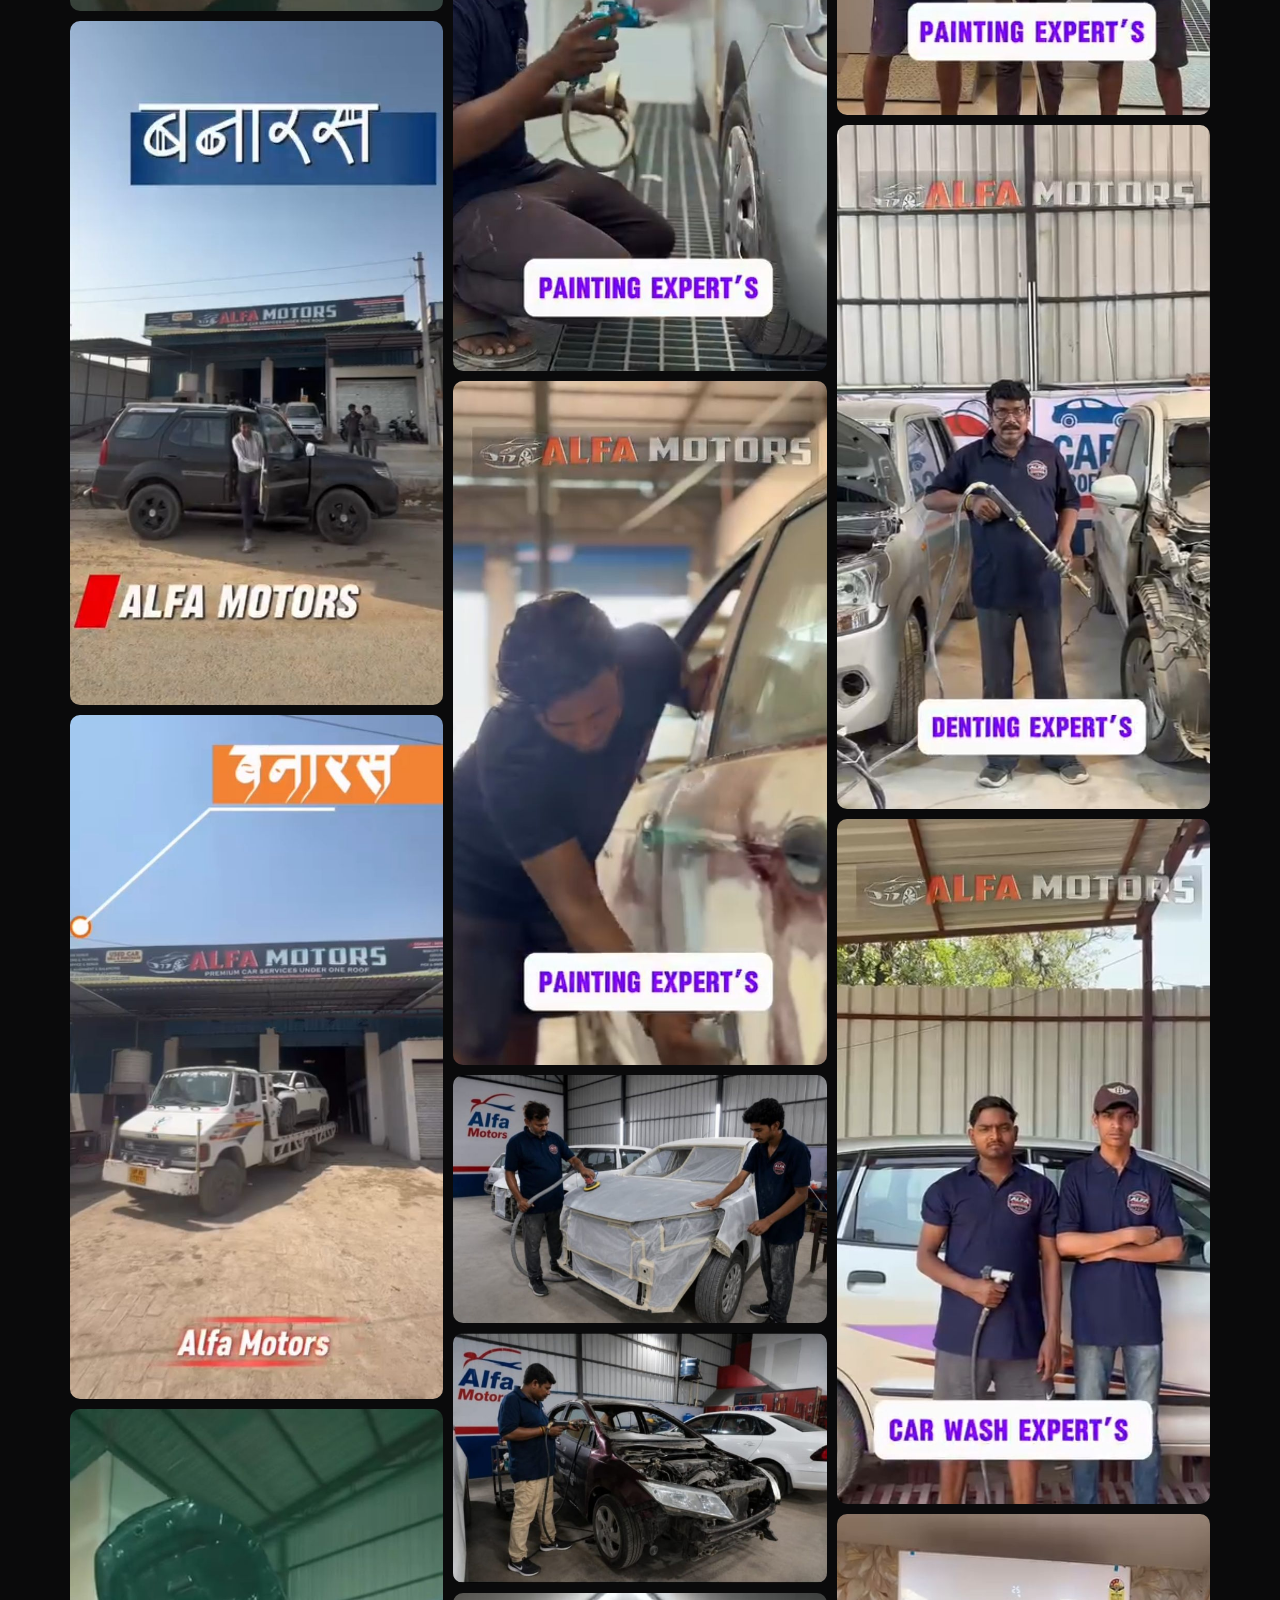
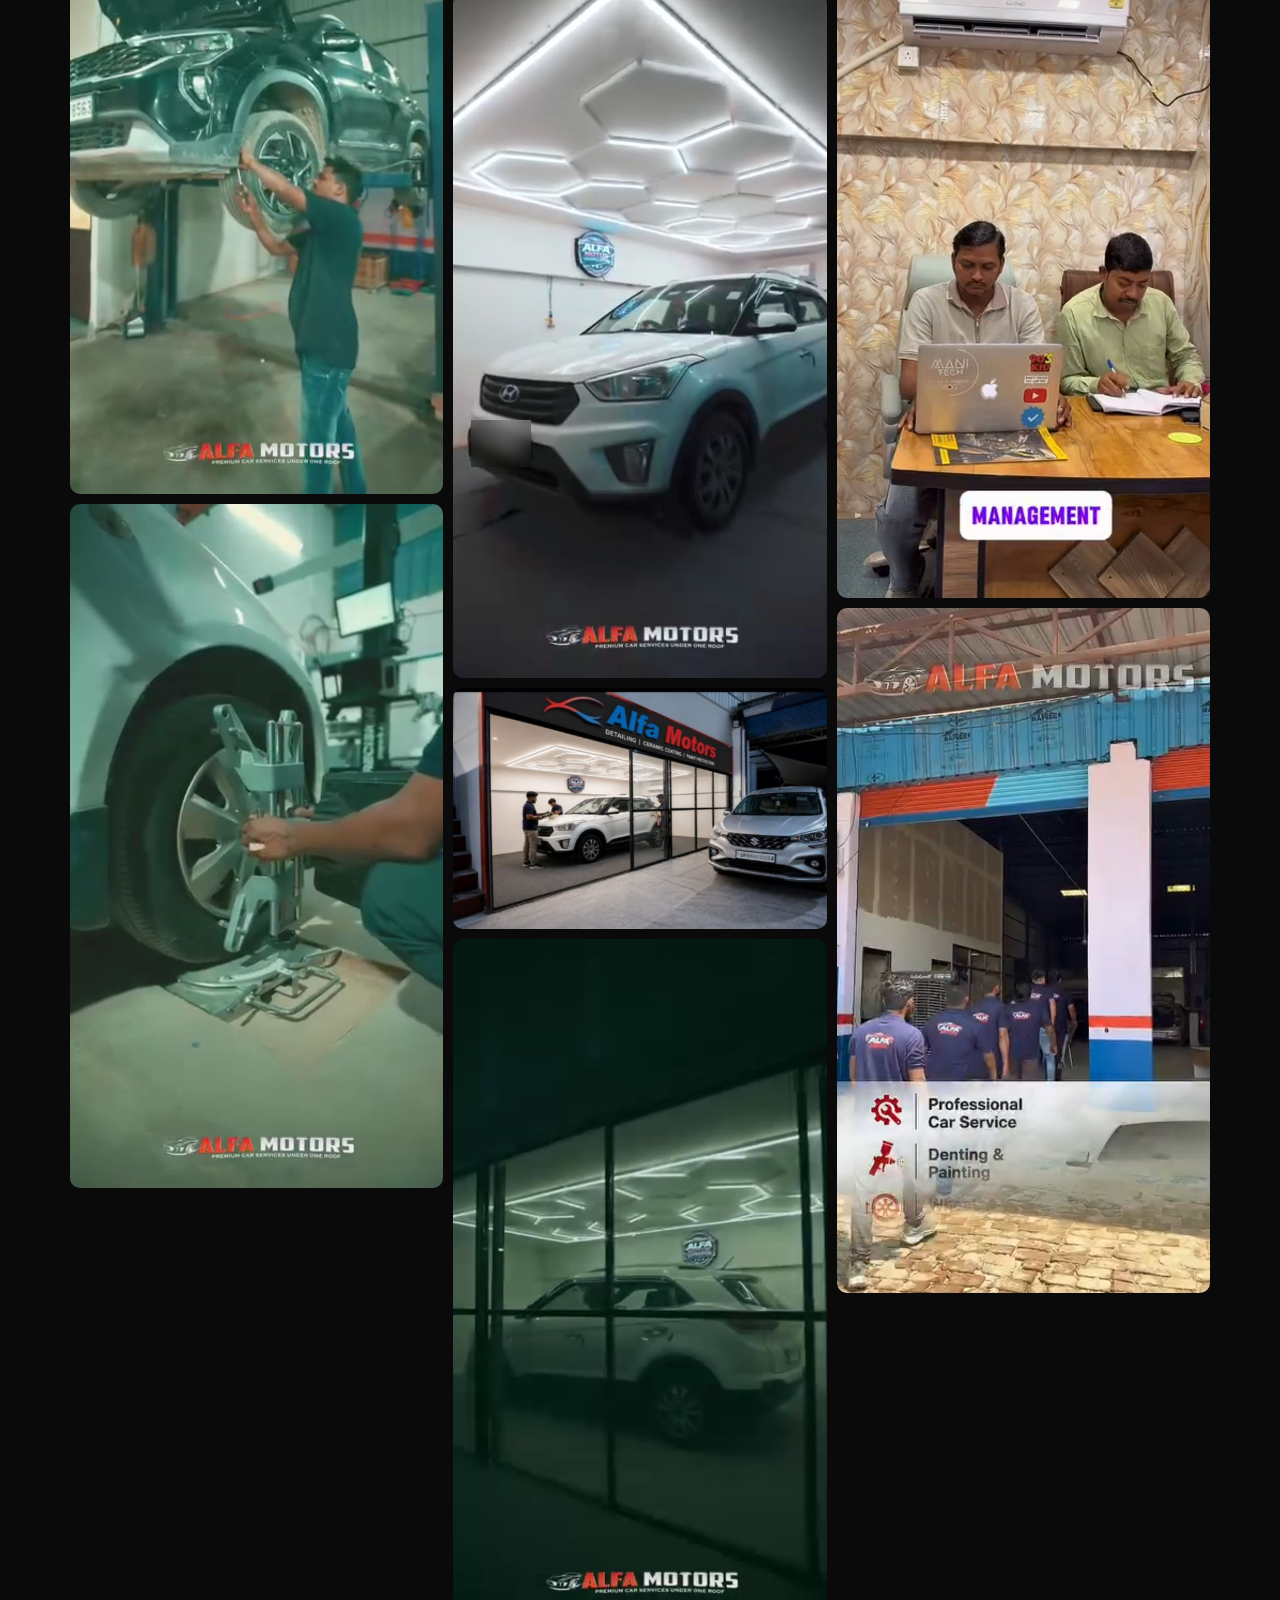
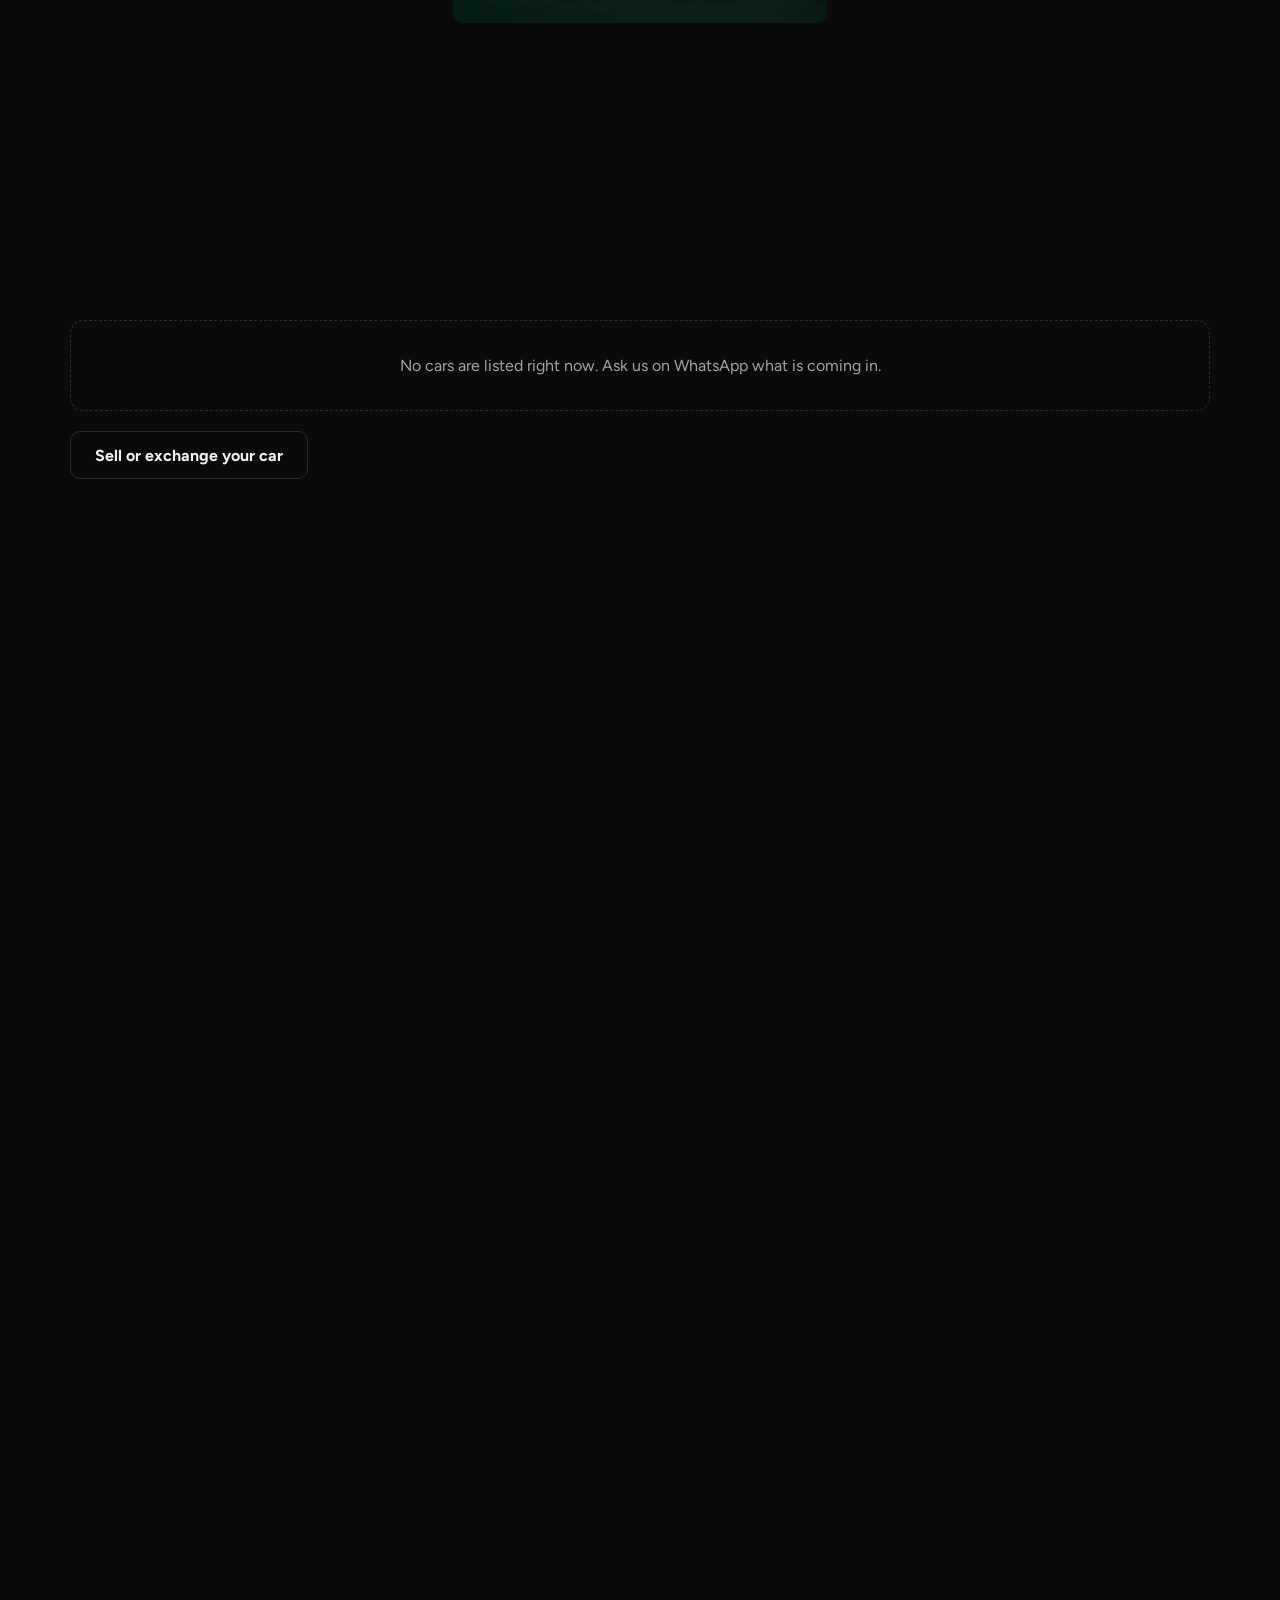
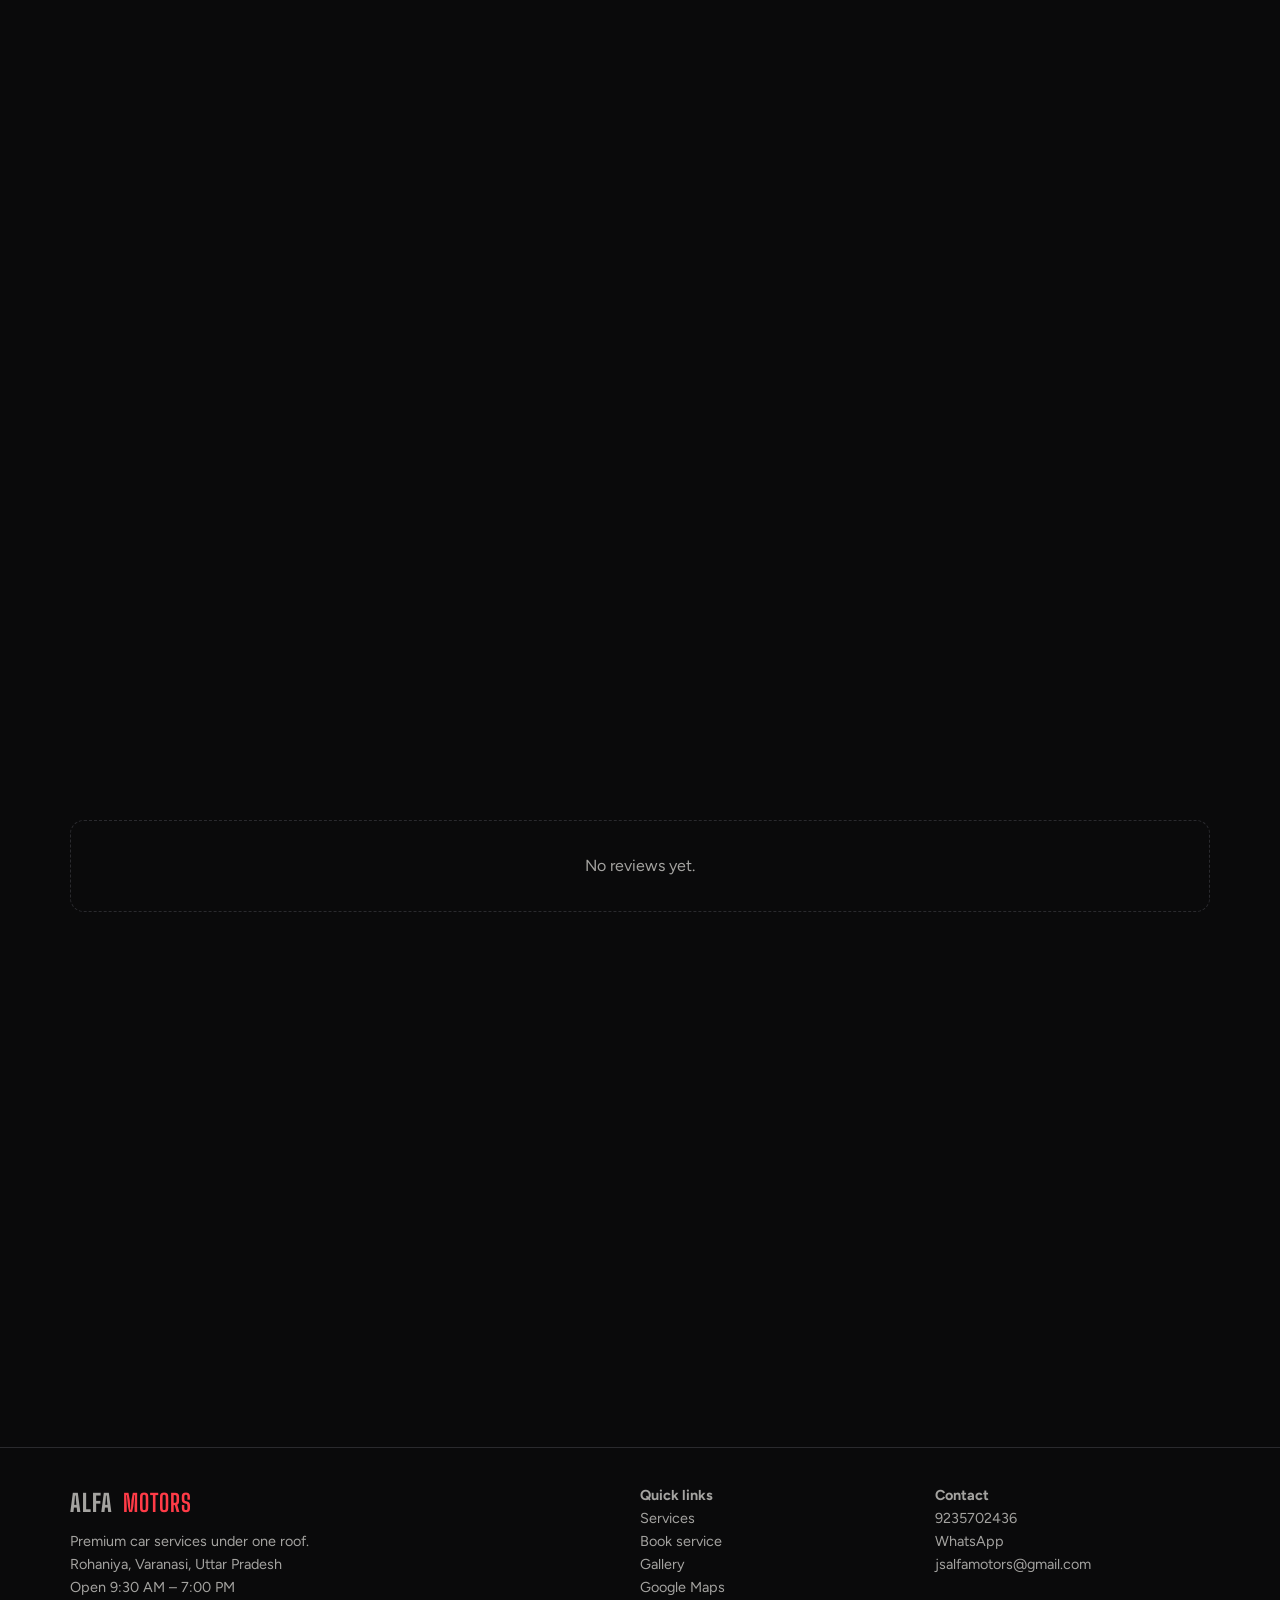
==== commit 3fb10923: "Add files via upload" ====
--- a/index.html
+++ b/index.html
@@ -176,6 +176,7 @@
 </div></div>
 
 <script src="config.js"></script>
+<script src="cars.js"></script>
 <script src="script.js"></script>
 </body>
 </html>
--- a/style.css
+++ b/style.css
@@ -0,0 +1,124 @@
+:root{--bg:#0a0a0b;--panel:#141416;--panel2:#1b1b1e;--line:#2a2a2e;--text:#f3f2ef;--mute:#a4a3a0;--red:#e0202b;--red2:#ff3b47;--safe:env(safe-area-inset-bottom,0px)}
+*{box-sizing:border-box;margin:0;padding:0}
+html{scroll-behavior:smooth;scroll-padding-top:72px}
+body{background:var(--bg);color:var(--text);font-family:'Figtree',system-ui,sans-serif;line-height:1.6;padding-bottom:calc(76px + var(--safe))}
+h1,h2,h3{font-family:'Big Shoulders Display','Arial Narrow',sans-serif;line-height:1;letter-spacing:.01em;text-transform:uppercase}
+img{max-width:100%;display:block}a{color:inherit;text-decoration:none}
+.wrap{max-width:1180px;margin:0 auto;padding:0 20px}
+section{padding:72px 0}
+h2{font-size:clamp(2.2rem,6vw,3.6rem);margin-bottom:12px}
+.lead{color:var(--mute);max-width:56ch;margin-bottom:32px}
+.btn{display:inline-flex;align-items:center;justify-content:center;gap:8px;min-height:48px;padding:0 24px;border-radius:10px;font-weight:700;border:1px solid var(--line);background:transparent;color:var(--text);cursor:pointer;font-size:1rem;font-family:inherit;transition:transform .2s,box-shadow .2s,background .2s}
+.btn:hover{transform:translateY(-2px)}
+.btn.red{background:var(--red);border-color:var(--red);box-shadow:0 0 0 rgba(224,32,43,0)}
+.btn.red:hover{background:var(--red2);box-shadow:0 8px 28px rgba(224,32,43,.35)}
+:focus-visible{outline:2px solid var(--red2);outline-offset:3px}
+/* header */
+header{position:fixed;top:0;left:0;right:0;z-index:50;background:rgba(10,10,11,.8);backdrop-filter:blur(14px);border-bottom:1px solid var(--line)}
+.bar{display:flex;align-items:center;justify-content:space-between;height:64px}
+.brand{display:flex;align-items:center;gap:10px;font-family:'Big Shoulders Display',sans-serif;font-size:1.5rem;font-weight:800;letter-spacing:.04em}
+.brand img{width:38px;height:38px;border-radius:50%;object-fit:cover}.brand b{color:var(--red2)}
+nav.d{display:none;gap:22px;font-size:.95rem;color:var(--mute)}nav.d a:hover{color:var(--text)}
+.hbtns{display:none;gap:10px}.hbtns .btn{min-height:40px;padding:0 16px;font-size:.9rem}
+@media(min-width:960px){nav.d,.hbtns{display:flex}}
+/* hero */
+.hero{min-height:100svh;display:flex;align-items:flex-end;position:relative;padding:110px 0 70px;background:#000}
+.hero .bg{position:absolute;inset:0;background:url(p-workshop-wide.jpg) center/cover;opacity:.42;animation:drift 22s ease-in-out infinite alternate}
+.hero::after{content:"";position:absolute;inset:0;background:linear-gradient(0deg,var(--bg) 4%,rgba(10,10,11,.2) 55%,rgba(10,10,11,.85))}
+.hero .wrap{position:relative;z-index:2}
+.hero h1{font-size:clamp(3.4rem,13vw,8.5rem);font-weight:900;max-width:9ch;animation:rise .9s cubic-bezier(.2,.7,.2,1) both}
+.hero h1 em{font-style:normal;color:var(--red2)}
+.hero p{font-size:1.15rem;color:#d6d5d2;max-width:46ch;margin:18px 0 26px;animation:rise .9s .15s both}
+.cta{display:flex;flex-wrap:wrap;gap:12px;animation:rise .9s .3s both}
+.quick{display:grid;grid-template-columns:repeat(2,1fr);gap:10px;margin-top:34px;max-width:620px}
+.quick a{padding:14px;border:1px solid var(--line);border-radius:12px;background:rgba(20,20,22,.7);backdrop-filter:blur(8px);font-weight:600;transition:border-color .2s}
+.quick a:hover{border-color:var(--red)}
+.scroll{position:absolute;right:20px;bottom:24px;width:22px;height:38px;border:2px solid #666;border-radius:12px;z-index:2}
+.scroll::after{content:"";position:absolute;left:50%;top:6px;width:4px;height:8px;margin-left:-2px;background:var(--red2);border-radius:2px;animation:dot 1.6s infinite}
+@keyframes dot{to{transform:translateY(14px);opacity:0}}
+@keyframes rise{from{opacity:0;transform:translateY(28px)}}
+@keyframes drift{to{transform:scale(1.08) translateX(-1.5%)}}
+/* roadside */
+.assist{background:linear-gradient(135deg,#1a0709,var(--panel) 60%);border-block:1px solid #3a1015}
+.assist .grid{display:grid;gap:28px;align-items:center}
+.assist h2{color:#fff}
+@media(min-width:820px){.assist .grid{grid-template-columns:1.3fr 1fr}}
+.note{font-size:.85rem;color:var(--mute);border-left:3px solid var(--red);padding-left:12px;margin-top:16px}
+/* services */
+.cards{display:grid;gap:14px;grid-template-columns:repeat(auto-fit,minmax(250px,1fr))}
+.card{background:var(--panel);border:1px solid var(--line);border-radius:14px;padding:24px;transition:border-color .25s,transform .25s}
+.card:hover{border-color:var(--red);transform:translateY(-4px)}
+.card .ic{font-size:1.7rem;margin-bottom:10px}.card h3{font-size:1.5rem;margin-bottom:6px}.card p{color:var(--mute);font-size:.95rem}
+/* stats */
+.stats{display:grid;grid-template-columns:repeat(2,1fr);gap:14px;margin-top:28px}
+.stat{border-top:2px solid var(--red);padding-top:12px}
+.stat b{font-family:'Big Shoulders Display',sans-serif;font-size:3rem;display:block;line-height:1}
+.stat span{color:var(--mute);font-size:.9rem}
+@media(min-width:760px){.stats{grid-template-columns:repeat(4,1fr)}}
+.about{display:grid;gap:32px}@media(min-width:820px){.about{grid-template-columns:1fr 1fr;align-items:center}}
+.about img{border-radius:16px;aspect-ratio:4/3;object-fit:cover;width:100%}
+/* packages & membership */
+.price{font-family:'Big Shoulders Display',sans-serif;font-size:2.2rem;margin:6px 0 10px}
+.card ul{list-style:none;color:var(--mute);font-size:.95rem;margin-bottom:18px}.card li::before{content:"✓ ";color:var(--red2)}
+.tag{display:inline-block;background:var(--red);font-size:.75rem;font-weight:700;padding:2px 10px;border-radius:99px;margin-bottom:8px}
+.gold{border-color:#7a5c1a}.plat{border-color:#8b8f98}
+/* gallery */
+.gal{columns:2 150px;column-gap:10px}
+.gal img{width:100%;margin-bottom:10px;border-radius:10px;cursor:zoom-in;transition:filter .25s}
+.gal img:hover{filter:brightness(1.15)}
+@media(min-width:760px){.gal{columns:3}}
+/* empty */
+.empty{border:1px dashed var(--line);border-radius:14px;padding:32px;text-align:center;color:var(--mute)}
+.rev{background:var(--panel);border:1px solid var(--line);border-radius:14px;padding:22px}
+.rev .st{color:#f5b301;letter-spacing:2px}
+/* forms */
+form{display:grid;gap:12px}
+.row{display:grid;gap:12px}@media(min-width:640px){.row{grid-template-columns:1fr 1fr}}
+label{font-size:.85rem;color:var(--mute);display:grid;gap:6px}
+input,select,textarea{width:100%;min-height:48px;padding:12px 14px;background:var(--panel2);border:1px solid var(--line);border-radius:10px;color:var(--text);font:inherit}
+textarea{min-height:90px;resize:vertical}
+input:focus,select:focus,textarea:focus{border-color:var(--red);outline:none}
+.formbox{background:var(--panel);border:1px solid var(--line);border-radius:16px;padding:24px;max-width:720px}
+.msg{padding:12px 14px;border-radius:10px;font-size:.92rem;display:none}
+.msg.ok{display:block;background:#0f2a18;border:1px solid #1f6a3a}.msg.warn{display:block;background:#2a210a;border:1px solid #7a5c1a}.msg.err{display:block;background:#2a0f10;border:1px solid var(--red)}
+.tabs{display:flex;gap:8px;margin-bottom:16px;flex-wrap:wrap}.tabs button.on{background:var(--red);border-color:var(--red)}
+/* modal */
+.modal{position:fixed;inset:0;z-index:100;background:rgba(0,0,0,.8);display:none;align-items:flex-end;justify-content:center}
+.modal.open{display:flex}
+.sheet{background:var(--panel);width:100%;max-width:640px;max-height:92svh;overflow:auto;border-radius:20px 20px 0 0;border:1px solid var(--line);padding:24px;animation:rise .35s both}
+@media(min-width:700px){.modal{align-items:center}.sheet{border-radius:20px}}
+.sheet h3{font-size:2rem;margin-bottom:4px}
+.dots{display:flex;gap:6px;margin:10px 0 18px}.dots i{flex:1;height:4px;border-radius:2px;background:var(--line)}.dots i.on{background:var(--red)}
+.opts{display:grid;grid-template-columns:repeat(2,1fr);gap:10px}
+.opt{padding:16px 10px;text-align:center;background:var(--panel2);border:1px solid var(--line);border-radius:12px;cursor:pointer;font:inherit;color:var(--text);min-height:64px}
+.opt.on{border-color:var(--red);background:#2a1012}
+.nav{display:flex;justify-content:space-between;gap:10px;margin-top:20px}
+.sum{display:grid;gap:6px;font-size:.95rem}.sum div{display:flex;justify-content:space-between;gap:12px;border-bottom:1px solid var(--line);padding:6px 0}.sum span{color:var(--mute)}
+/* mobile */
+.sos{position:fixed;left:12px;right:12px;bottom:calc(64px + var(--safe));z-index:60;min-height:52px;box-shadow:0 8px 30px rgba(224,32,43,.5)}
+.bottom{position:fixed;bottom:0;left:0;right:0;z-index:60;display:grid;grid-template-columns:repeat(4,1fr);background:rgba(10,10,11,.95);border-top:1px solid var(--line);padding-bottom:var(--safe)}
+.bottom a{padding:10px 4px;text-align:center;font-size:.72rem;color:var(--mute)}.bottom a b{display:block;font-size:1.2rem}
+body{padding-bottom:calc(132px + var(--safe))}
+@media(min-width:960px){.sos{left:auto;right:24px;bottom:24px;width:auto;padding:0 26px}.bottom{display:none}body{padding-bottom:0}}
+footer{border-top:1px solid var(--line);padding:36px 0;color:var(--mute);font-size:.9rem}
+footer .wrap{display:grid;gap:20px}@media(min-width:760px){footer .wrap{grid-template-columns:2fr 1fr 1fr}}
+footer a:hover{color:var(--text)}
+.reveal{opacity:0;transform:translateY(24px);transition:opacity .7s,transform .7s}.reveal.in{opacity:1;transform:none}
+@media(prefers-reduced-motion:reduce){*{animation:none!important;transition:none!important}.reveal{opacity:1;transform:none}}
+
+.tabs button{min-height:40px;padding:0 18px}
+.gal img{transition:opacity .25s}.gal img.hide{display:none}
+.studio{display:grid;gap:10px}@media(min-width:760px){.studio{grid-template-columns:1.4fr 1fr 1fr}}
+.studio img,.team img{width:100%;height:100%;object-fit:cover;border-radius:12px;aspect-ratio:4/3}
+.team{grid-template-columns:repeat(auto-fit,minmax(200px,1fr))}
+.team .card{padding:0;overflow:hidden;margin:0}.team img{border-radius:0;aspect-ratio:3/4;object-position:top}
+.team figcaption{padding:12px 16px;font-weight:600}
+.lb{position:fixed;inset:0;z-index:120;background:rgba(0,0,0,.92);display:none;align-items:center;justify-content:center;padding:16px}
+.lb.open{display:flex}.lb img{max-width:100%;max-height:100%;border-radius:8px}
+
+.ccard{padding:0;overflow:hidden;cursor:pointer}.ccard img{width:100%;aspect-ratio:4/3;object-fit:cover;background:#000}
+.ccard .in{padding:16px}.ccard h3{font-size:1.5rem}.ccard .pr{font-family:'Big Shoulders Display',sans-serif;font-size:1.8rem;color:var(--red2)}
+.ccard .meta{color:var(--mute);font-size:.9rem}
+.gmain{width:100%;aspect-ratio:4/3;object-fit:cover;border-radius:12px;background:#000}
+.gth{display:flex;gap:8px;margin:10px 0;overflow-x:auto}.gth img{width:70px;height:52px;object-fit:cover;border-radius:8px;cursor:pointer;border:2px solid transparent}.gth img.on{border-color:var(--red)}
+[hidden]{display:none!important}
